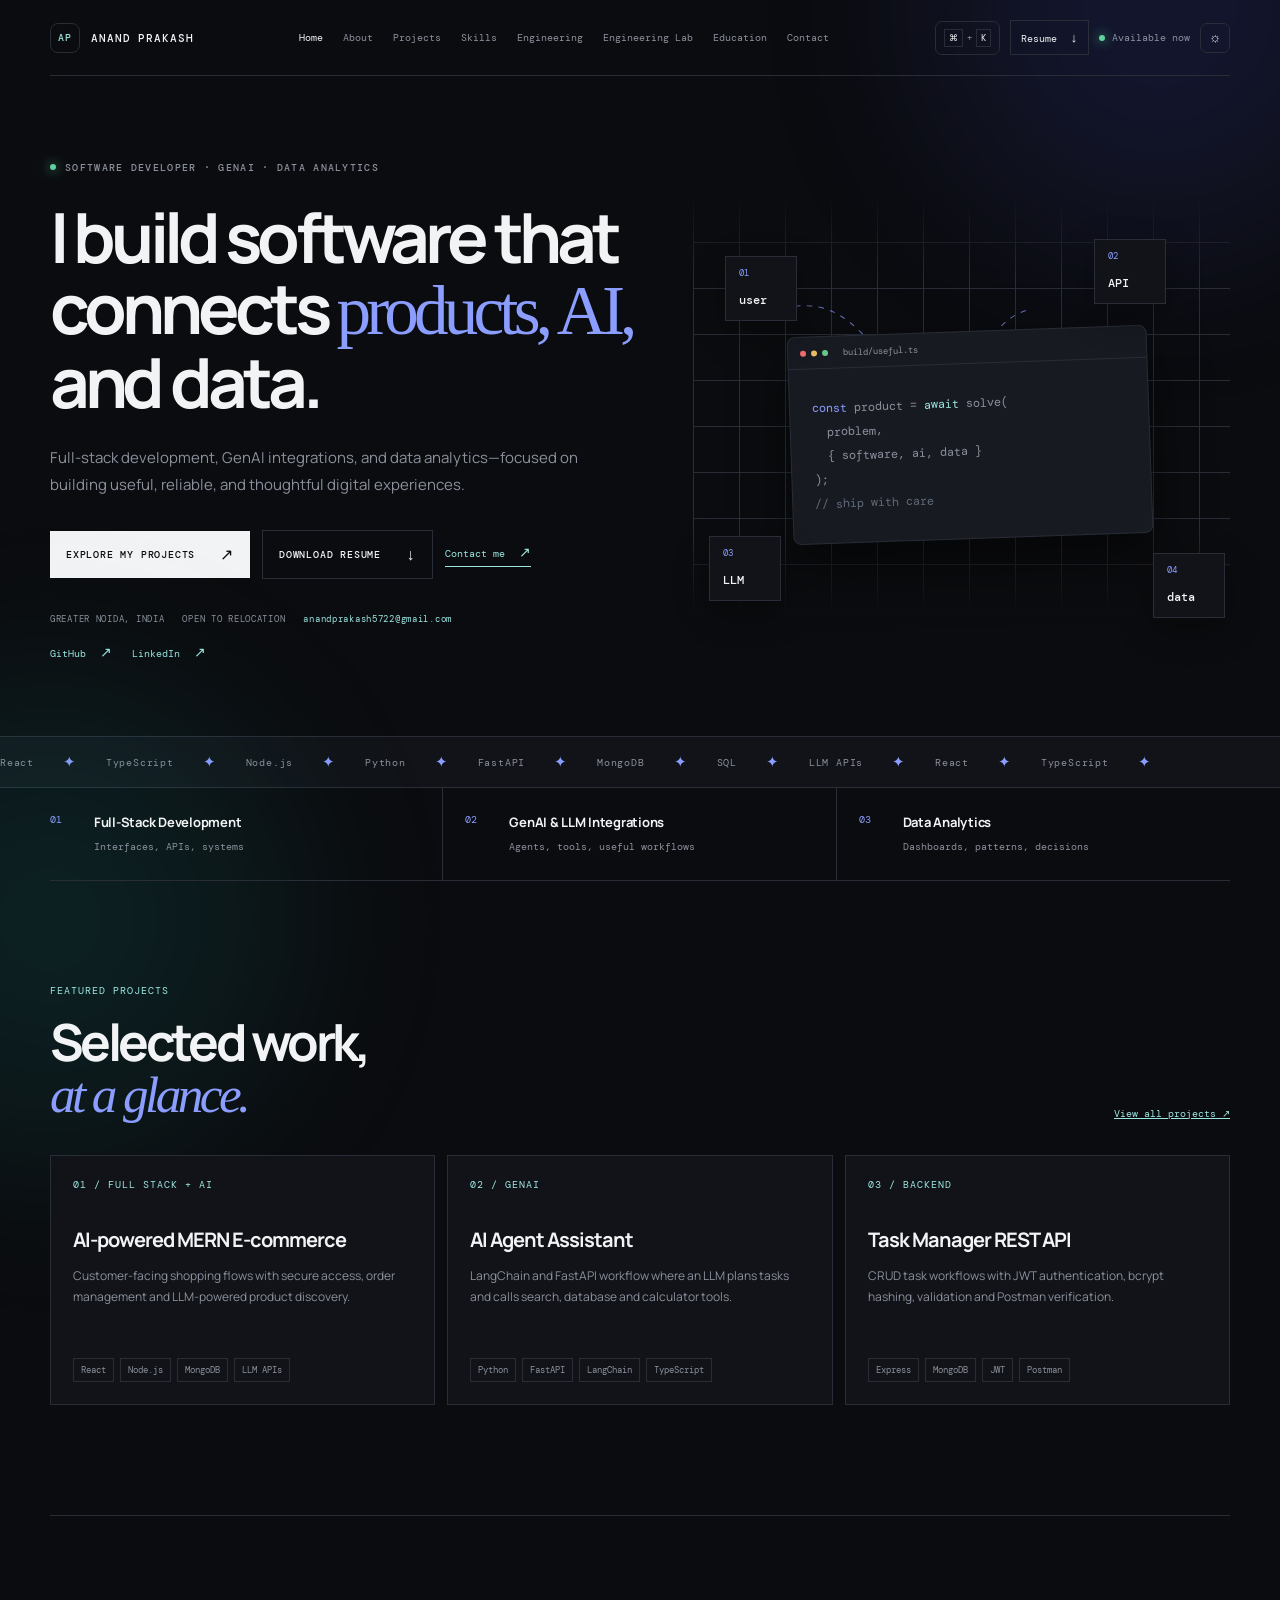
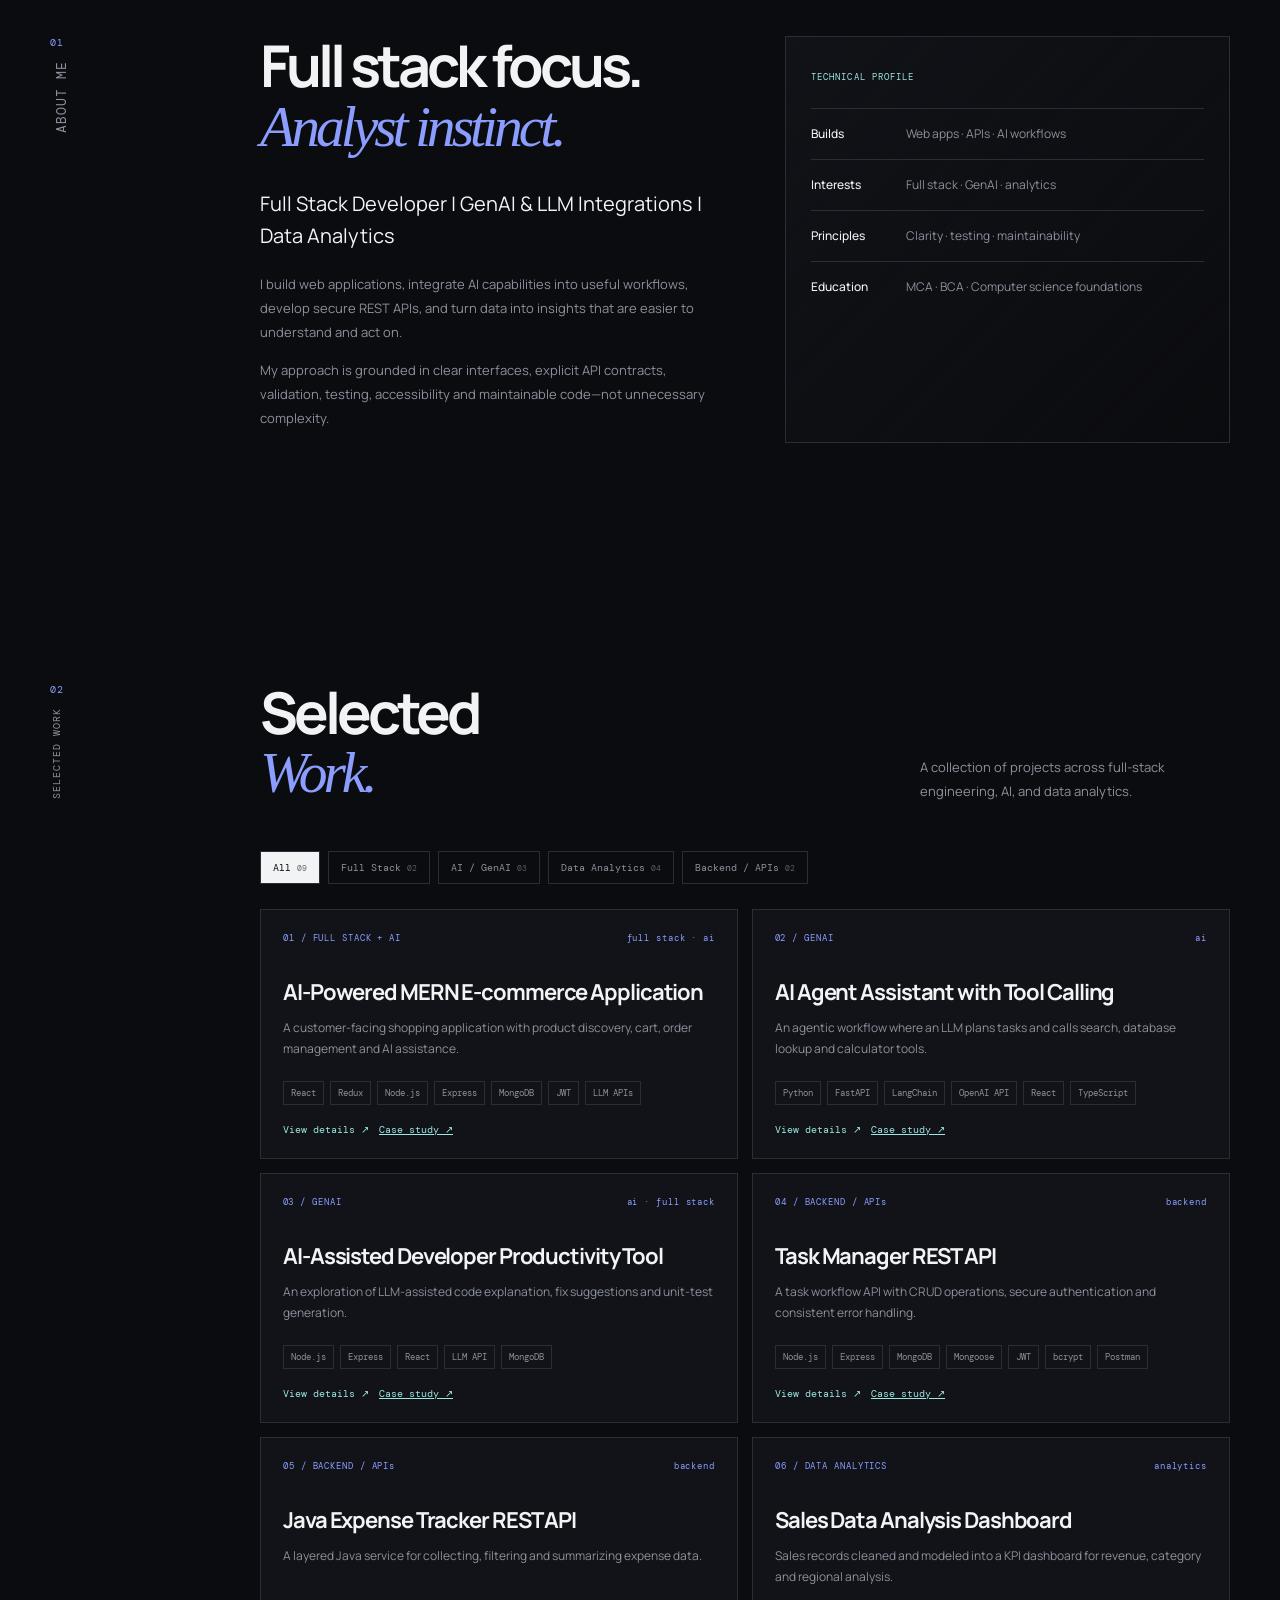
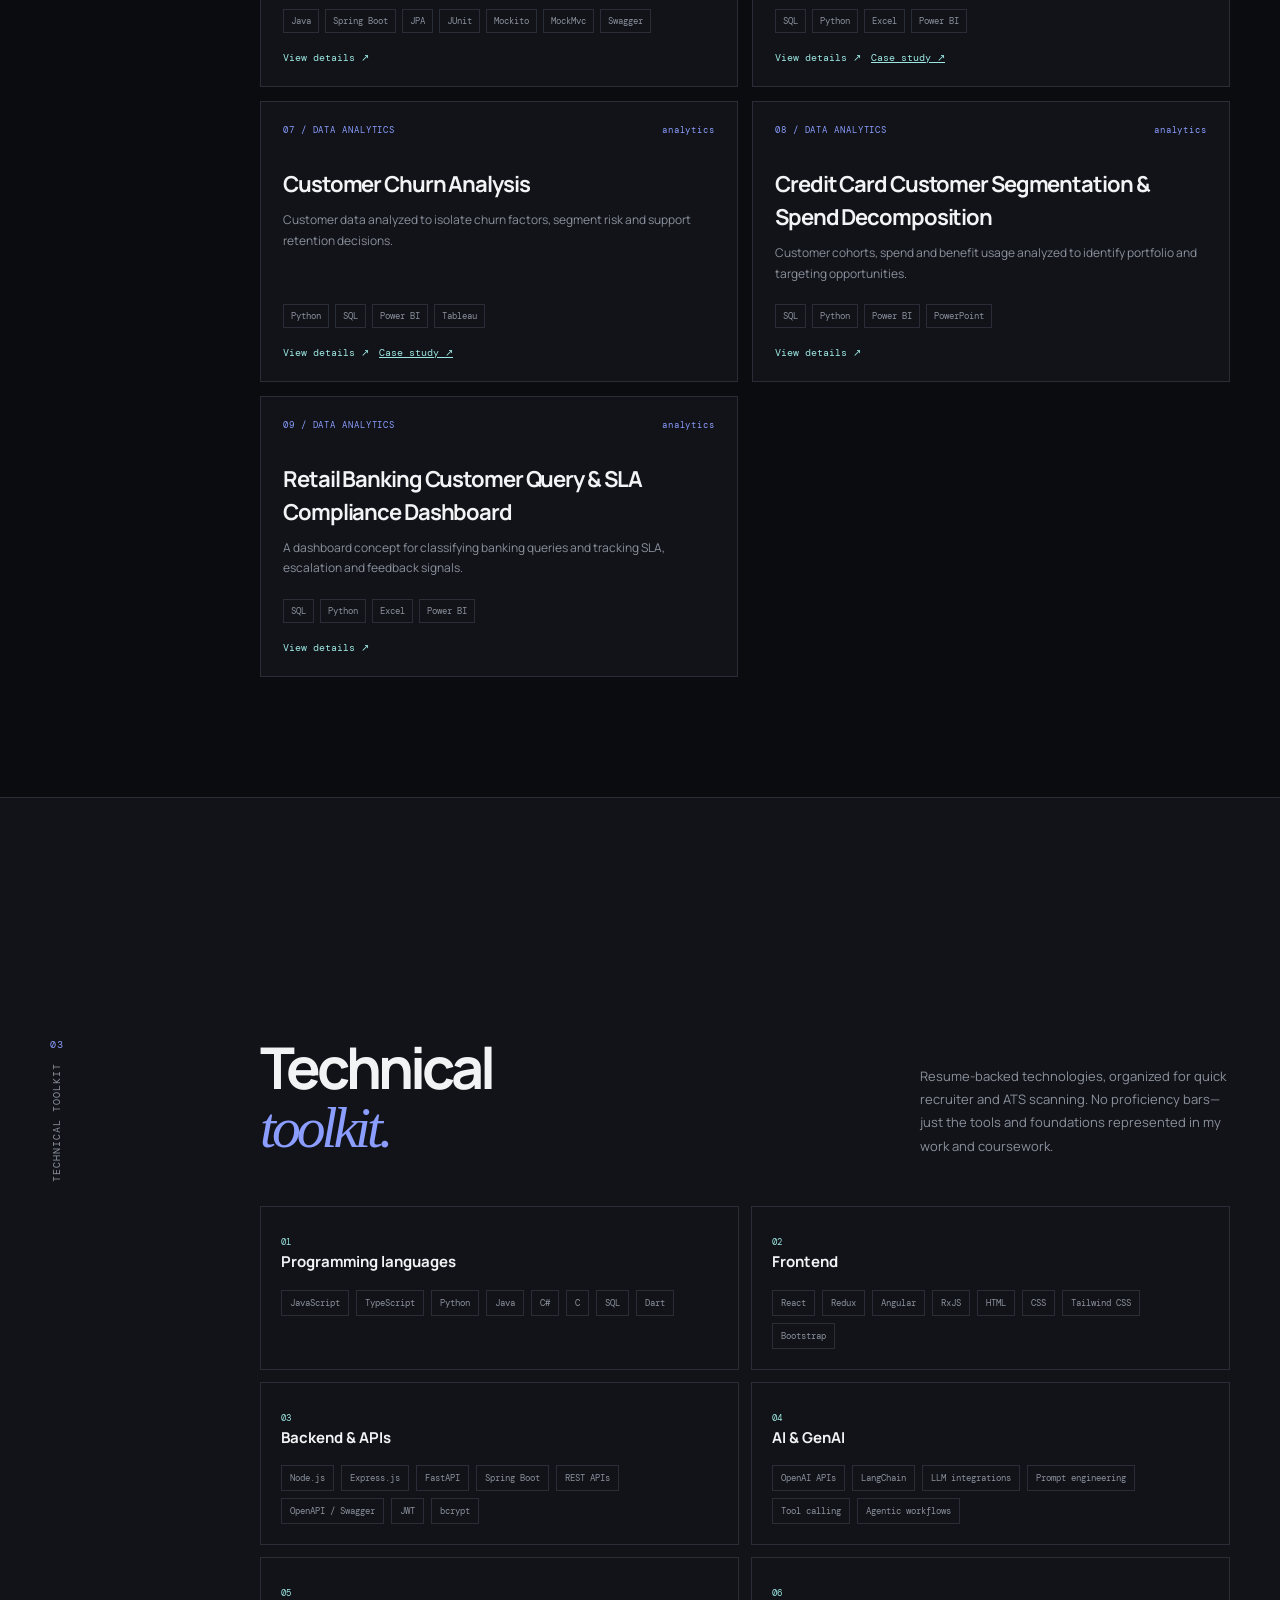
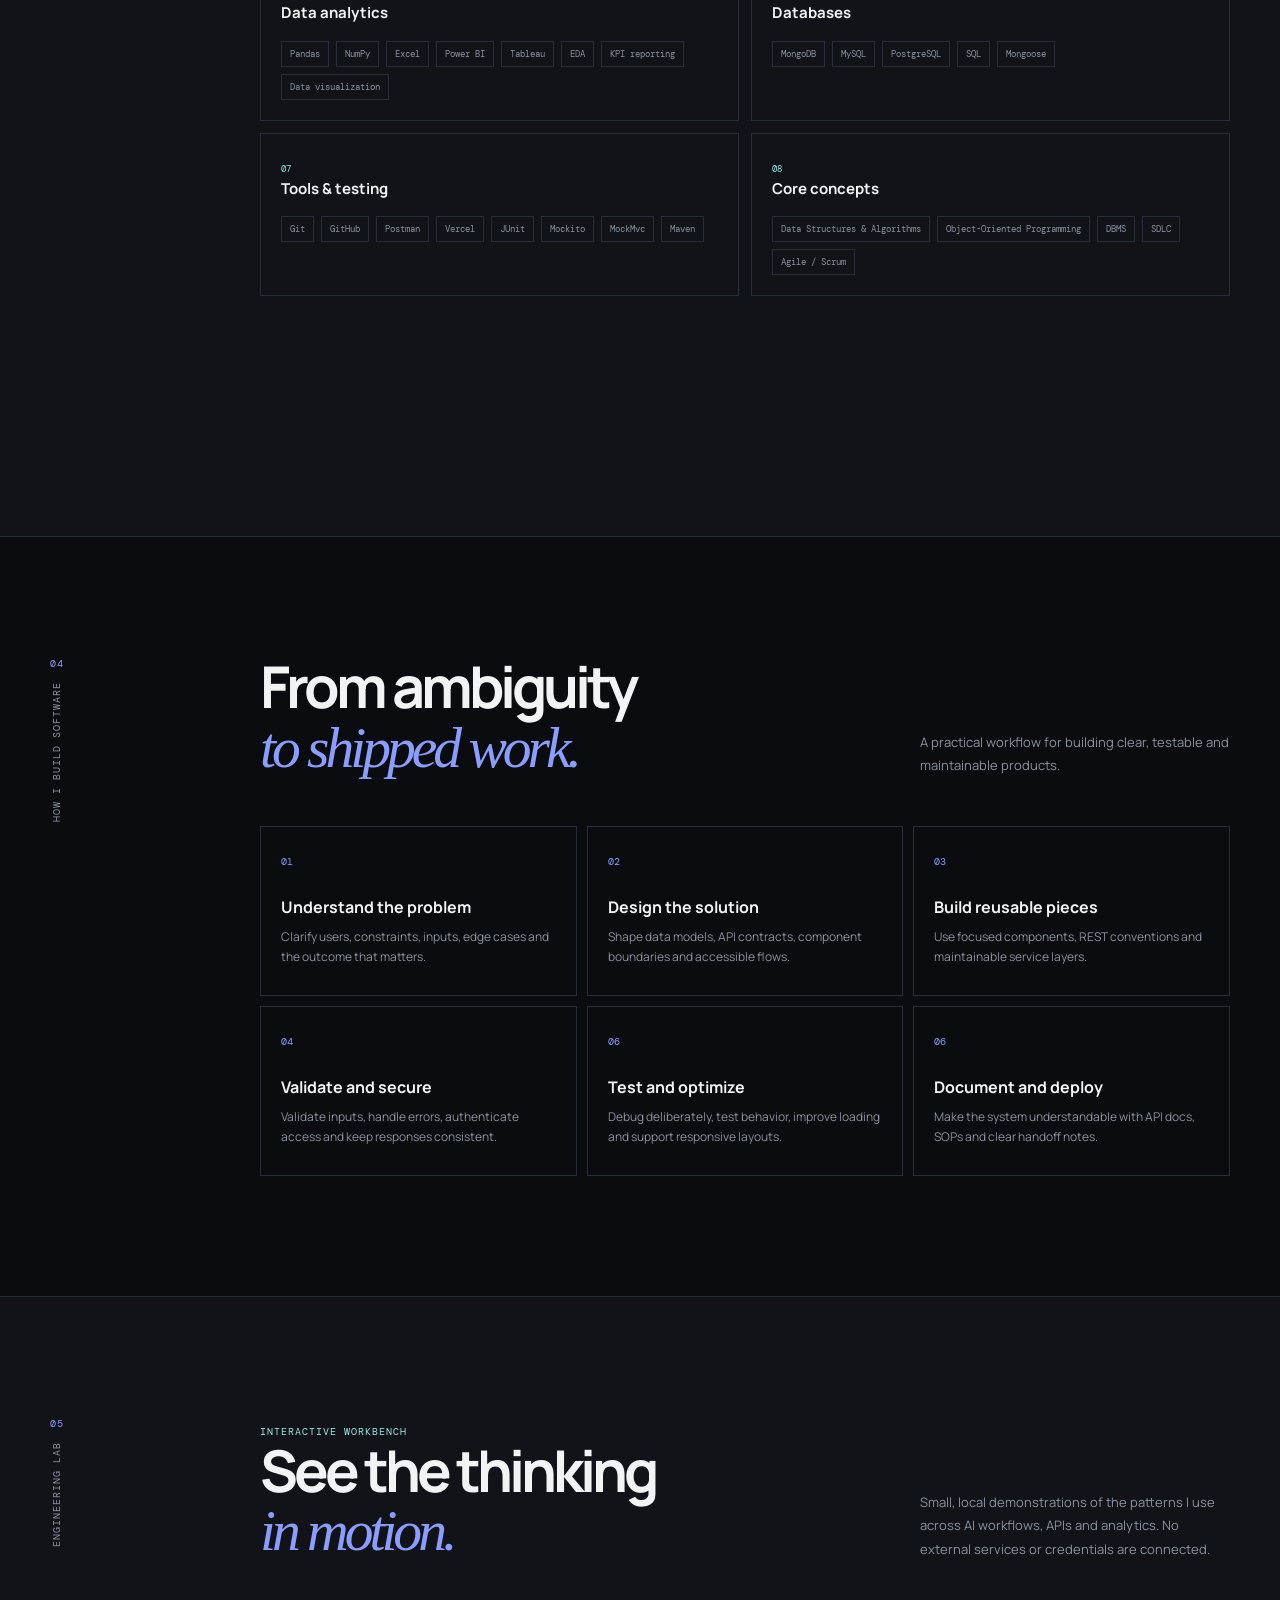
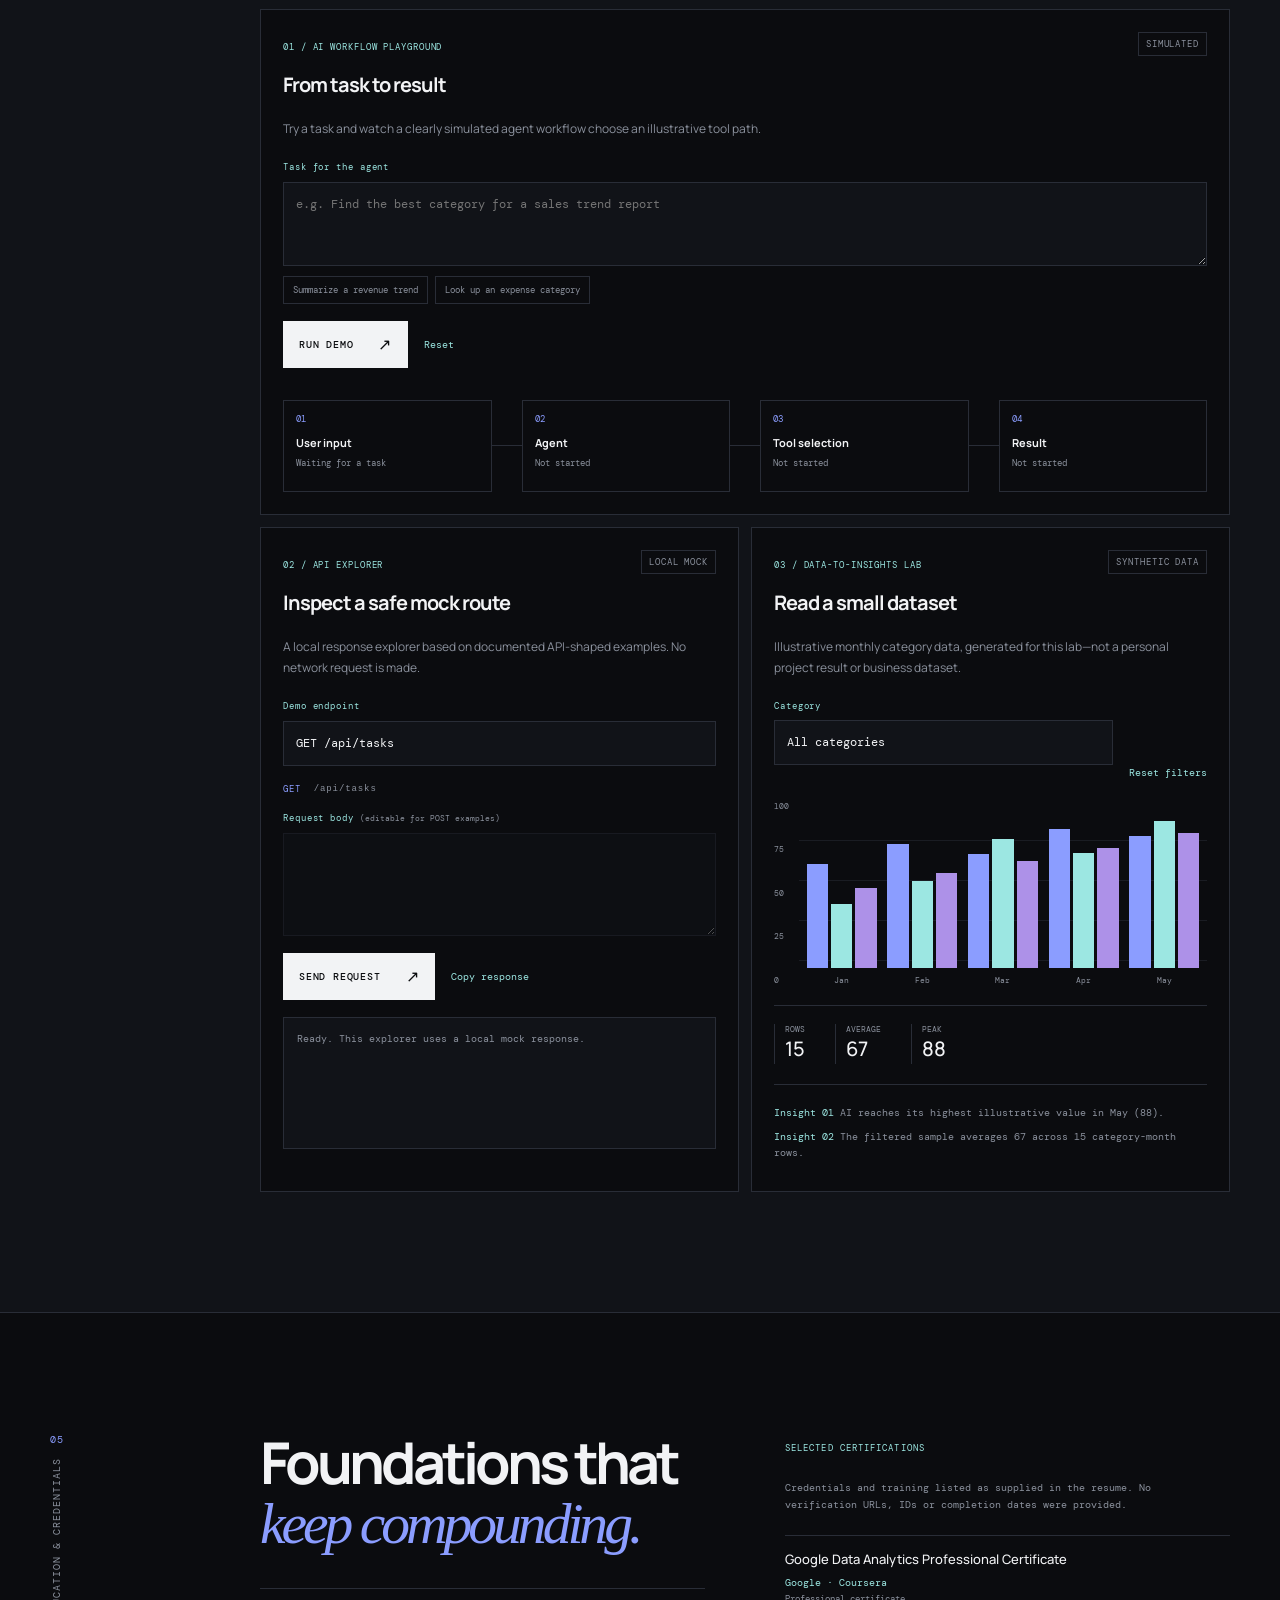
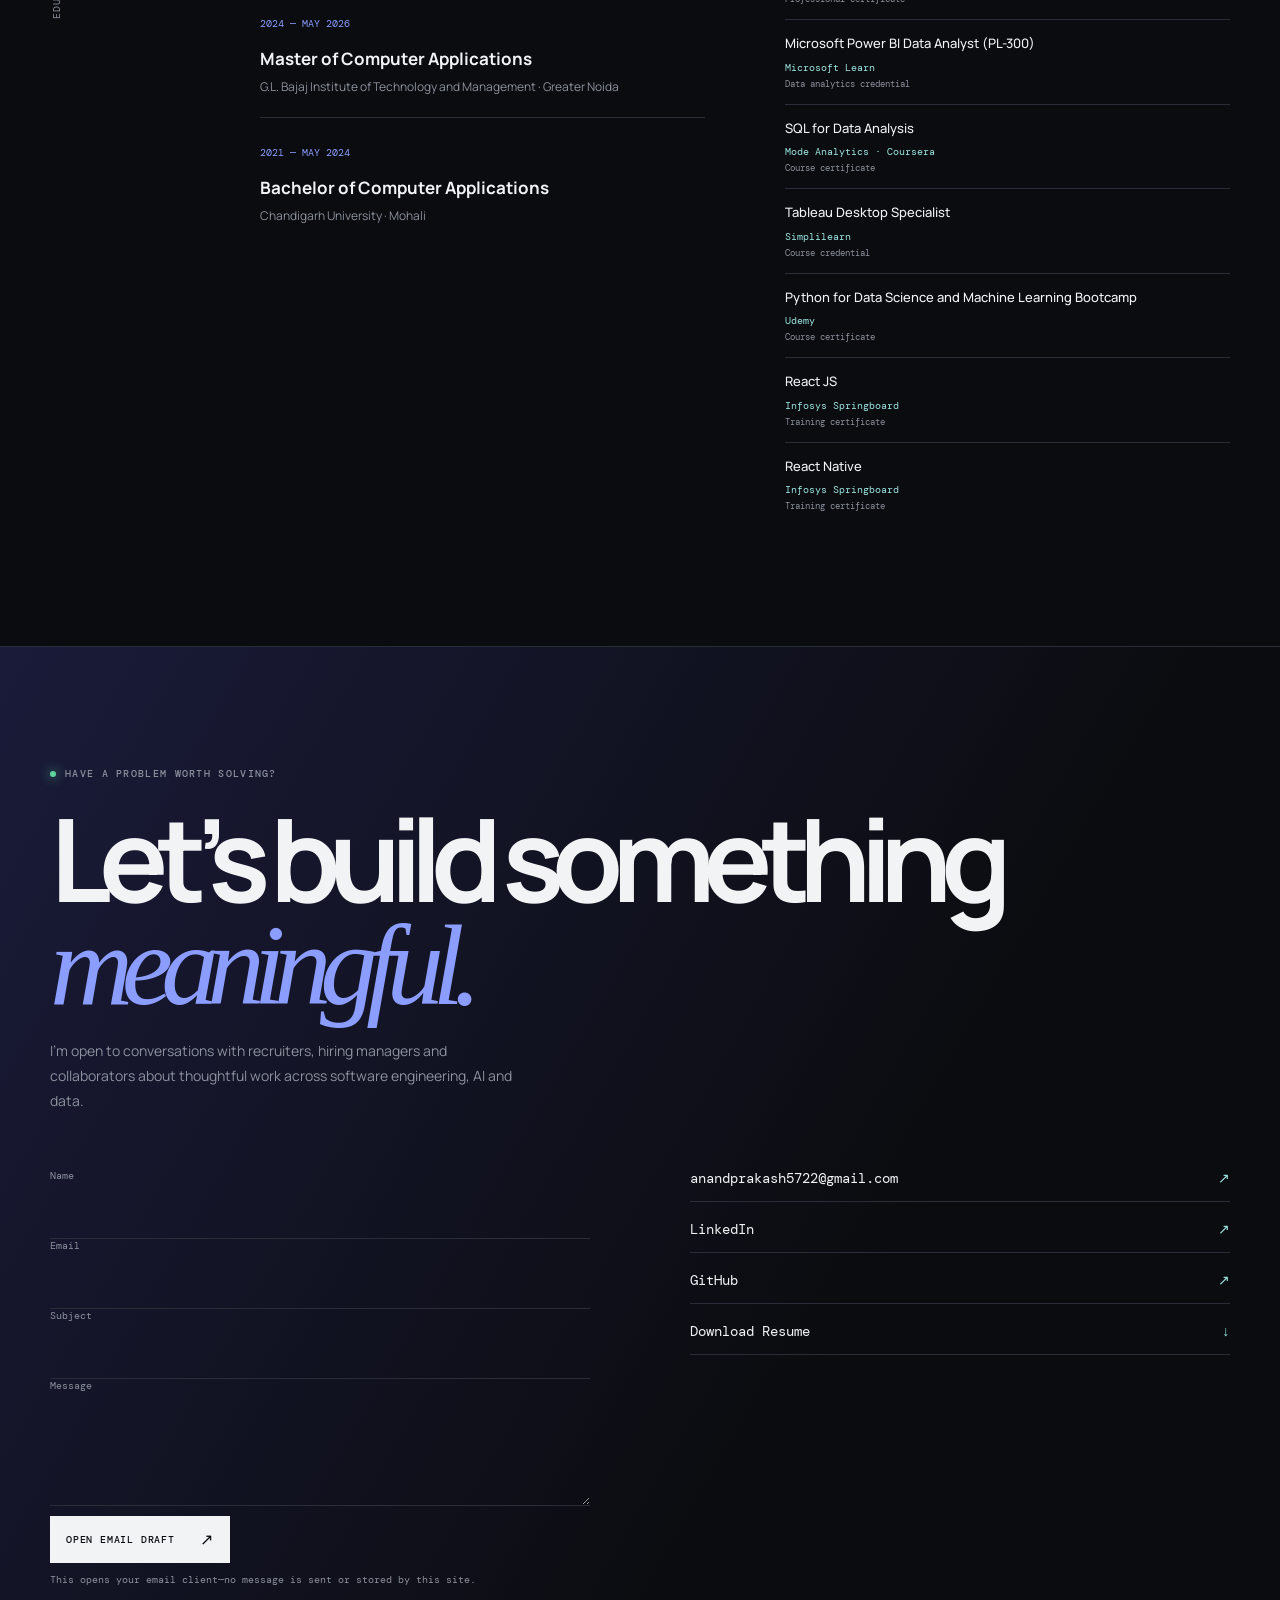
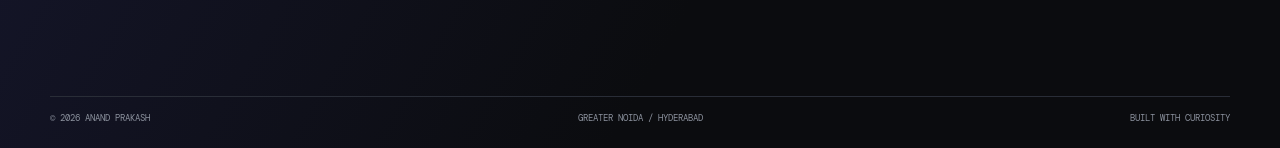
==== index.html @ 8cb79dab "Build Anand Prakash portfolio site Add the responsive static portfolio, interactive engineering lab," ====
<!doctype html>
<html lang="en">
  <head>
    <meta charset="UTF-8" />
    <meta name="viewport" content="width=device-width, initial-scale=1.0" />
    <meta name="description" content="Anand Prakash is a Full Stack Developer focused on GenAI and LLM integrations, API development, and data analytics." />
    <meta property="og:type" content="website" />
    <meta property="og:title" content="Anand Prakash | Full Stack Developer, GenAI &amp; Data Analytics" />
    <meta
      property="og:description"
      content="Full-stack development, GenAI integrations, and data analytics focused on useful, reliable digital experiences."
    />
    <meta name="theme-color" content="#0b0c0f" />
    <title>Anand Prakash | Full Stack Developer, GenAI &amp; Data Analytics</title>
    <link rel="preconnect" href="https://fonts.googleapis.com" />
    <link rel="preconnect" href="https://fonts.gstatic.com" crossorigin />
    <link
      href="https://fonts.googleapis.com/css2?family=DM+Mono:wght@400;500&family=Manrope:wght@400;500;600;700;800&display=swap"
      rel="stylesheet"
    />
    <link rel="stylesheet" href="styles.css" />
  </head>
  <body>
    <div class="ambient ambient-one"></div>
    <div class="ambient ambient-two"></div>
    <header class="site-header">
      <a class="brand" href="#home" aria-label="Anand Prakash home"
        ><span class="brand-mark">AP</span><span>ANAND PRAKASH</span></a
      >
      <nav class="nav-links" id="primary-navigation" aria-label="Primary navigation">
        <a class="active" href="#home">Home</a><a href="#about">About</a
        ><a href="#projects">Projects</a><a href="#skills">Skills</a
        ><a href="#engineering">Engineering</a><a href="#lab">Engineering Lab</a><a href="#education">Education</a
        ><a href="#contact">Contact</a
        ><button class="palette-nav-trigger" type="button">Open command palette</button>
      </nav>
      <div class="header-actions">
        <button class="command-trigger" type="button" aria-label="Open command palette"><kbd>⌘</kbd><span>+</span><kbd>K</kbd></button>
        <a class="nav-resume" href="Anand_Prakash_Master_Resume.pdf" download>Resume <b>↓</b></a>
        <a class="status" href="#contact"><i></i> Available now</a
        ><button
          class="icon-button theme-toggle"
          type="button"
          aria-label="Toggle light and dark theme"
          aria-pressed="false"
        >
          ☼</button
        ><button
          class="icon-button menu-toggle"
          type="button"
          aria-label="Open navigation"
          aria-controls="primary-navigation"
          aria-expanded="false"
        >
          ☰
        </button>
      </div>
    </header>

    <main>
      <section id="home" class="hero section-shell">
        <div class="hero-copy">
          <p class="eyebrow">
            <span class="eyebrow-dot"></span> Software Developer · GenAI · Data
            Analytics
          </p>
          <h1>I build software that connects <span>products, AI,</span> and data.</h1>
          <p class="hero-description">
            Full-stack development, GenAI integrations, and data analytics—focused on building useful, reliable, and thoughtful digital experiences.
          </p>
          <div class="hero-actions">
            <a class="button button-primary" href="#projects"
              >Explore my projects <b>↗</b></a
            ><a
              class="button button-ghost"
              href="Anand_Prakash_Master_Resume.pdf"
              download
              >Download resume <b>↓</b></a
            >
            <a class="contact-link" href="#contact">Contact me <b>↗</b></a>
          </div>
          <div class="hero-meta">
            <span>GREATER NOIDA, INDIA</span><span>OPEN TO RELOCATION</span
            ><a href="mailto:anandprakash5722@gmail.com"
              >anandprakash5722@gmail.com</a
            >
          </div>
          <div class="social-links" aria-label="Social links">
            <a href="https://github.com/0913Anand" target="_blank" rel="noreferrer">GitHub <b>↗</b></a>
            <a href="https://linkedin.com/in/anand-prakash-720970230" target="_blank" rel="noreferrer">LinkedIn <b>↗</b></a>
          </div>
        </div>
        <div
          class="hero-visual"
          aria-label="Abstract software architecture illustration"
        >
          <div class="grid-art"></div>
          <div class="node node-user"><span>01</span><b>user</b></div>
          <div class="node node-api"><span>02</span><b>API</b></div>
          <div class="node node-ai"><span>03</span><b>LLM</b></div>
          <div class="node node-data"><span>04</span><b>data</b></div>
          <svg class="connections" viewBox="0 0 500 410" aria-hidden="true">
            <path
              d="M95 112C160 105 170 178 224 190M310 116C270 130 270 174 258 190M245 225C215 278 150 278 110 315M275 225C310 268 355 274 391 314"
            />
          </svg>
          <div class="code-window">
            <div class="window-bar">
              <i></i><i></i><i></i><span>build/useful.ts</span>
            </div>
            <code
              ><em>const</em> product =
              <strong>await</strong>
              solve(<br />&nbsp;&nbsp;problem,<br />&nbsp;&nbsp;{ software, ai,
              data }<br />);<br /><span>// ship with care</span></code
            >
          </div>
        </div>
      </section>

      <section class="ticker">
        <div>
          <span>React</span><b>✦</b><span>TypeScript</span><b>✦</b
          ><span>Node.js</span><b>✦</b><span>Python</span><b>✦</b
          ><span>FastAPI</span><b>✦</b><span>MongoDB</span><b>✦</b
          ><span>SQL</span><b>✦</b><span>LLM APIs</span><b>✦</b
          ><span>React</span><b>✦</b><span>TypeScript</span><b>✦</b>
        </div>
      </section>
      <section class="specialization-strip section-shell" aria-label="Specializations">
        <div><span>01</span><strong>Full-Stack Development</strong><small>Interfaces, APIs, systems</small></div>
        <div><span>02</span><strong>GenAI &amp; LLM Integrations</strong><small>Agents, tools, useful workflows</small></div>
        <div><span>03</span><strong>Data Analytics</strong><small>Dashboards, patterns, decisions</small></div>
      </section>
      <section class="featured-preview section-shell" aria-labelledby="featured-heading">
        <div class="featured-heading">
          <div><span class="section-kicker">FEATURED PROJECTS</span><h2 id="featured-heading">Selected work,<br /><em>at a glance.</em></h2></div>
          <a class="text-button" href="#projects">View all projects ↗</a>
        </div>
        <div class="featured-grid">
          <article><span class="featured-index">01 / FULL STACK + AI</span><h3>AI-powered MERN E-commerce</h3><p>Customer-facing shopping flows with secure access, order management and LLM-powered product discovery.</p><div class="tags"><span>React</span><span>Node.js</span><span>MongoDB</span><span>LLM APIs</span></div></article>
          <article><span class="featured-index">02 / GENAI</span><h3>AI Agent Assistant</h3><p>LangChain and FastAPI workflow where an LLM plans tasks and calls search, database and calculator tools.</p><div class="tags"><span>Python</span><span>FastAPI</span><span>LangChain</span><span>TypeScript</span></div></article>
          <article><span class="featured-index">03 / BACKEND</span><h3>Task Manager REST API</h3><p>CRUD task workflows with JWT authentication, bcrypt hashing, validation and Postman verification.</p><div class="tags"><span>Express</span><span>MongoDB</span><span>JWT</span><span>Postman</span></div></article>
        </div>
      </section>

      <section id="about" class="section-shell section-block about">
        <div class="section-label">
          <span>01</span>
          <p>About me</p>
        </div>
        <div class="section-content about-grid">
          <div>
            <h2>Full stack focus.<br /><em>Analyst instinct.</em></h2>
            <p class="lead">
              Full Stack Developer | GenAI &amp; LLM Integrations | Data Analytics
            </p>
            <p>
              I build web applications, integrate AI capabilities into useful
              workflows, develop secure REST APIs, and turn data into insights
              that are easier to understand and act on.
            </p>
            <p>
              My approach is grounded in clear interfaces, explicit API
              contracts, validation, testing, accessibility and maintainable
              code—not unnecessary complexity.
            </p>
          </div>
          <div class="profile-card">
            <span class="card-kicker">TECHNICAL PROFILE</span>
            <div class="profile-row">
              <b>Builds</b><span>Web apps · APIs · AI workflows</span>
            </div>
            <div class="profile-row">
              <b>Interests</b><span>Full stack · GenAI · analytics</span>
            </div>
            <div class="profile-row">
              <b>Principles</b><span>Clarity · testing · maintainability</span>
            </div>
            <div class="profile-row">
              <b>Education</b><span>MCA · BCA · Computer science foundations</span>
            </div>
          </div>
        </div>
      </section>

      <section id="projects" class="section-shell section-block projects">
        <div class="section-label">
          <span>02</span>
          <p>Selected work</p>
        </div>
        <div class="section-content">
          <div class="section-intro">
            <h2>Selected<br /><em>Work.</em></h2>
            <p>
              A collection of projects across full-stack engineering, AI, and data analytics.
            </p>
          </div>
          <div class="filters" role="group" aria-label="Filter projects">
          <button class="filter active" data-filter="all" aria-pressed="true">
            All <small>09</small></button
          ><button class="filter" data-filter="full-stack" aria-pressed="false">
            Full Stack <small>02</small></button
          ><button class="filter" data-filter="ai" aria-pressed="false">
            AI / GenAI <small>03</small></button
          ><button class="filter" data-filter="analytics" aria-pressed="false">
            Data Analytics <small>04</small></button
          ><button class="filter" data-filter="backend" aria-pressed="false">
            Backend / APIs <small>02</small>
          </button>
          </div>
          <div class="project-list" id="project-list"></div>
        </div>
      </section>

      <section id="skills" class="section-block dark-section">
        <div class="section-shell dark-inner">
          <div class="section-label">
            <span>03</span>
            <p>Technical toolkit</p>
          </div>
          <div class="section-content">
            <div class="section-intro">
              <h2>Technical<br /><em>toolkit.</em></h2>
              <p>Resume-backed technologies, organized for quick recruiter and ATS scanning. No proficiency bars—just the tools and foundations represented in my work and coursework.</p>
            </div>
            <div class="skill-grid" id="skill-grid"></div>
          </div>
        </div>
      </section>

      <section id="engineering" class="section-shell section-block engineering">
        <div class="section-label">
          <span>04</span>
          <p>How I build software</p>
        </div>
        <div class="section-content">
          <div class="section-intro">
            <h2>From ambiguity<br /><em>to shipped work.</em></h2>
            <p>
              A practical workflow for building clear, testable and maintainable
              products.
            </p>
          </div>
          <div class="workflow">
            <div>
              <span>01</span>
              <h3>Understand the problem</h3>
              <p>
                Clarify users, constraints, inputs, edge cases and the outcome
                that matters.
              </p>
            </div>
            <div>
              <span>02</span>
              <h3>Design the solution</h3>
              <p>
                Shape data models, API contracts, component boundaries and
                accessible flows.
              </p>
            </div>
            <div>
              <span>03</span>
              <h3>Build reusable pieces</h3>
              <p>
                Use focused components, REST conventions and maintainable
                service layers.
              </p>
            </div>
            <div>
              <span>04</span>
              <h3>Validate and secure</h3>
              <p>
                Validate inputs, handle errors, authenticate access and keep
                responses consistent.
              </p>
            </div>
            <div>
              <span>06</span>
              <h3>Test and optimize</h3>
              <p>
                Debug deliberately, test behavior, improve loading and support
                responsive layouts.
              </p>
            </div>
            <div>
              <span>06</span>
              <h3>Document and deploy</h3>
              <p>
                Make the system understandable with API docs, SOPs and clear
                handoff notes.
              </p>
            </div>
          </div>
        </div>
      </section>
      <section id="lab" class="lab-section">
        <div class="section-shell lab-inner">
          <div class="section-label">
            <span>05</span>
            <p>Engineering Lab</p>
          </div>
          <div class="section-content">
            <div class="section-intro">
              <div><span class="section-kicker">INTERACTIVE WORKBENCH</span><h2>See the thinking<br /><em>in motion.</em></h2></div>
              <p>Small, local demonstrations of the patterns I use across AI workflows, APIs and analytics. No external services or credentials are connected.</p>
            </div>
            <div class="lab-grid">
              <article class="lab-card lab-workflow-card">
                <div class="lab-card-head"><div><span class="lab-number">01 / AI WORKFLOW PLAYGROUND</span><h3>From task to result</h3></div><span class="simulation-badge">SIMULATED</span></div>
                <p class="lab-description">Try a task and watch a clearly simulated agent workflow choose an illustrative tool path.</p>
                <label class="lab-label" for="workflow-input">Task for the agent</label>
                <textarea id="workflow-input" rows="3" placeholder="e.g. Find the best category for a sales trend report"></textarea>
                <div class="example-prompts"><button type="button" class="example-prompt">Summarize a revenue trend</button><button type="button" class="example-prompt">Look up an expense category</button></div>
                <div class="lab-actions"><button class="button button-primary" id="run-workflow" type="button">Run demo <b>↗</b></button><button class="text-button" id="reset-workflow" type="button">Reset</button></div>
                <div class="workflow-track" id="workflow-track" aria-live="polite">
                  <div class="workflow-step"><span>01</span><b>User input</b><small>Waiting for a task</small></div><i></i><div class="workflow-step"><span>02</span><b>Agent</b><small>Not started</small></div><i></i><div class="workflow-step"><span>03</span><b>Tool selection</b><small>Not started</small></div><i></i><div class="workflow-step"><span>04</span><b>Result</b><small>Not started</small></div>
                </div>
                <div class="workflow-result" id="workflow-result" hidden></div>
              </article>
              <article class="lab-card api-card">
                <div class="lab-card-head"><div><span class="lab-number">02 / API EXPLORER</span><h3>Inspect a safe mock route</h3></div><span class="simulation-badge">LOCAL MOCK</span></div>
                <p class="lab-description">A local response explorer based on documented API-shaped examples. No network request is made.</p>
                <label class="lab-label" for="api-route">Demo endpoint</label>
                <select id="api-route"><option value="tasks">GET /api/tasks</option><option value="expense">POST /api/expenses/summary</option><option value="health">GET /api/health</option></select>
                <div class="api-request-meta"><span id="api-method">GET</span><code id="api-endpoint">/api/tasks</code></div>
                <label class="lab-label" for="api-body">Request body <small>(editable for POST examples)</small></label>
                <textarea id="api-body" rows="4" spellcheck="false" aria-label="Mock API request body"></textarea>
                <div class="lab-actions"><button class="button button-primary" id="send-api" type="button">Send request <b>↗</b></button><button class="text-button" id="copy-api" type="button">Copy response</button></div>
                <pre class="api-response" id="api-response" aria-live="polite"></pre>
              </article>
              <article class="lab-card analytics-card">
                <div class="lab-card-head"><div><span class="lab-number">03 / DATA-TO-INSIGHTS LAB</span><h3>Read a small dataset</h3></div><span class="simulation-badge">SYNTHETIC DATA</span></div>
                <p class="lab-description">Illustrative monthly category data, generated for this lab—not a personal project result or business dataset.</p>
                <div class="analytics-controls"><label class="lab-label" for="analytics-category">Category<select id="analytics-category"><option value="all">All categories</option><option value="Web">Web</option><option value="AI">AI</option><option value="Data">Data</option></select></label><button class="text-button" id="reset-analytics" type="button">Reset filters</button></div>
                <div class="chart-wrap"><div class="chart-y-axis"><span>100</span><span>75</span><span>50</span><span>25</span><span>0</span></div><div class="bar-chart" id="bar-chart" role="img" aria-label="Synthetic monthly category values"></div></div>
                <div class="stats-row" id="analytics-stats"></div>
                <div class="insights" id="analytics-insights" aria-live="polite"></div>
              </article>
            </div>
          </div>
        </div>
      </section>

      <section id="education" class="section-shell section-block education">
        <div class="section-label">
          <span>05</span>
          <p>Education & credentials</p>
        </div>
        <div class="section-content edu-grid">
          <div>
            <h2>Foundations that<br /><em>keep compounding.</em></h2>
            <div class="timeline">
              <div>
                <span>2024 — MAY 2026</span>
                <h3>Master of Computer Applications</h3>
                <p>
                  G.L. Bajaj Institute of Technology and Management · Greater
                  Noida
                </p>
              </div>
              <div>
                <span>2021 — MAY 2024</span>
                <h3>Bachelor of Computer Applications</h3>
                <p>Chandigarh University · Mohali</p>
              </div>
            </div>
          </div>
          <div>
            <span class="card-kicker">SELECTED CERTIFICATIONS</span>
            <p class="credential-note">Credentials and training listed as supplied in the resume. No verification URLs, IDs or completion dates were provided.</p>
            <ul class="credential-list" id="credential-list"></ul>
          </div>
        </div>
      </section>

      <section id="contact" class="contact-section">
        <div class="section-shell">
          <p class="eyebrow">
            <span class="eyebrow-dot"></span> Have a problem worth solving?
          </p>
          <h2>Let’s build something<br /><em>meaningful.</em></h2>
          <p class="contact-copy">
            I’m open to conversations with recruiters, hiring managers and collaborators about thoughtful work across software engineering, AI and data.
          </p>
          <div class="contact-grid">
            <form id="contact-form" novalidate>
              <label for="contact-name">Name</label>
              <input id="contact-name" required name="name" autocomplete="name" />
              <label for="contact-email">Email</label>
              <input
                  id="contact-email"
                  required
                  type="email"
                  name="email"
                  autocomplete="email"
              />
              <label for="contact-subject">Subject</label>
              <input id="contact-subject" required name="subject" />
              <label for="contact-message">Message</label>
              <textarea
                  id="contact-message"
                  required
                  name="message"
                  rows="4"
              ></textarea>
              <p class="form-error" id="contact-error" role="alert" hidden></p>
              <button class="button button-primary" type="submit">Open email draft <b>↗</b></button>
              <p class="form-note" id="contact-status" role="status">This opens your email client—no message is sent or stored by this site.</p>
            </form>
            <div class="contact-links">
              <a href="mailto:anandprakash5722@gmail.com"
                >anandprakash5722@gmail.com <b>↗</b></a
              ><a
                href="https://linkedin.com/in/anand-prakash-720970230"
                target="_blank"
                rel="noreferrer"
                >LinkedIn <b>↗</b></a
              ><a
                href="https://github.com/0913Anand"
                target="_blank"
                rel="noreferrer"
                >GitHub <b>↗</b></a
              ><a href="Anand_Prakash_Master_Resume.pdf" download aria-label="Download Anand Prakash resume"
                >Download Resume <b>↓</b></a
              >
            </div>
          </div>
          <footer>
            <span>© 2026 ANAND PRAKASH</span
            ><span>GREATER NOIDA / HYDERABAD</span
            ><span>BUILT WITH CURIOSITY</span>
          </footer>
        </div>
      </section>
    </main>
    <dialog id="project-dialog" aria-labelledby="dialog-title">
      <button class="dialog-close" type="button" aria-label="Close project details">×</button>
      <div id="dialog-content"></div>
    </dialog>
    <dialog id="command-palette" class="command-palette" aria-labelledby="command-title">
      <div class="command-head"><label for="command-search" id="command-title">Jump to</label><kbd>ESC</kbd></div>
      <input id="command-search" type="search" placeholder="Search sections or actions…" autocomplete="off" />
      <div id="command-results" role="listbox" aria-label="Command results"></div>
    </dialog>
    <script src="project-data.js"></script>
    <script src="profile-data.js"></script>
    <script src="lab.js"></script>
    <script src="script.js"></script>
  </body>
</html>
---- styles.css ----
:root {
  --bg: #0b0c0f;
  --surface: #111318;
  --surface-2: #171a21;
  --text: #f2f3f5;
  --muted: #8b919d;
  --line: #292d37;
  --blue: #8b9dff;
  --cyan: #9ce7e2;
  --max: 1180px;
  --mono: "DM Mono", monospace;
  --sans: "Manrope", sans-serif;
}
* {
  box-sizing: border-box;
}
html {
  scroll-behavior: smooth;
}
body {
  margin: 0;
  background: var(--bg);
  color: var(--text);
  font-family: var(--sans);
  line-height: 1.5;
  overflow-x: hidden;
}
a:focus-visible,
button:focus-visible,
input:focus-visible,
textarea:focus-visible,
dialog:focus-visible {
  outline: 2px solid var(--cyan);
  outline-offset: 4px;
}
body.light {
  --bg: #f4f5f7;
  --surface: #fff;
  --surface-2: #e9ebef;
  --text: #101217;
  --muted: #58606c;
  --line: #d6d9e0;
  --blue: #475de0;
  --cyan: #167f82;
}
.ambient {
  position: fixed;
  width: 460px;
  height: 460px;
  border-radius: 50%;
  filter: blur(100px);
  opacity: 0.13;
  pointer-events: none;
}
.ambient-one {
  background: #525cff;
  top: -220px;
  right: -110px;
}
.ambient-two {
  background: #1caaa2;
  bottom: -250px;
  left: -180px;
}
.section-shell {
  width: min(var(--max), calc(100% - 80px));
  margin-inline: auto;
}
.site-header {
  height: 76px;
  border-bottom: 1px solid var(--line);
  width: min(var(--max), calc(100% - 80px));
  margin: auto;
  display: flex;
  align-items: center;
  justify-content: space-between;
  position: relative;
  z-index: 10;
}
.brand {
  flex: none;
}
.site-header.scrolled {
  position: sticky;
  top: 0;
  background: color-mix(in srgb, var(--bg) 90%, transparent);
  backdrop-filter: blur(14px);
}
.brand {
  display: flex;
  align-items: center;
  gap: 11px;
  text-decoration: none;
  color: var(--text);
  font: 500 11px var(--mono);
  letter-spacing: 0.08em;
}
.brand-mark {
  display: grid;
  place-items: center;
  width: 30px;
  height: 30px;
  border: 1px solid var(--line);
  border-radius: 8px;
  color: var(--cyan);
  font-size: 10px;
}
.nav-links {
  display: flex;
  flex: 1;
  gap: clamp(12px, 1.6vw, 20px);
  justify-content: center;
  margin-inline: 34px;
}
.nav-links a,
.status,
.nav-resume {
  font: 400 10px var(--mono);
  color: var(--muted);
  text-decoration: none;
  transition: color 0.2s;
}
.nav-links a:hover,
.nav-links a.active,
.status:hover,
.nav-resume:hover {
  color: var(--text);
}
.header-actions {
  display: flex;
  align-items: center;
  flex: none;
  gap: 10px;
}
.command-trigger {
  align-items: center;
  background: transparent;
  border: 1px solid var(--line);
  border-radius: 7px;
  color: var(--muted);
  cursor: pointer;
  display: flex;
  font: 9px var(--mono);
  gap: 4px;
  padding: 7px 8px;
}
.command-trigger:hover { border-color: var(--cyan); color: var(--text); }
.palette-nav-trigger {
  background: transparent;
  border: 0;
  color: var(--muted);
  cursor: pointer;
  display: none;
  font: inherit;
  padding: 0;
  text-align: left;
}
.palette-nav-trigger:hover,
.palette-nav-trigger:focus-visible { color: var(--text); }
.command-trigger kbd,
.command-head kbd {
  border: 1px solid var(--line);
  color: var(--text);
  font: 9px var(--mono);
  padding: 2px 4px;
}
.nav-resume {
  border: 1px solid var(--line);
  color: var(--text);
  padding: 8px 10px;
}
.nav-resume b {
  font-size: 13px;
  font-weight: 400;
  margin-left: 7px;
}
.status {
  display: flex;
  align-items: center;
  gap: 7px;
}
.status i,
.eyebrow-dot {
  width: 6px;
  height: 6px;
  border-radius: 50%;
  background: #5dd39e;
  display: inline-block;
  box-shadow: 0 0 12px #5dd39e;
}
.icon-button {
  background: none;
  border: 1px solid var(--line);
  border-radius: 7px;
  color: var(--text);
  width: 30px;
  height: 30px;
  cursor: pointer;
}
.menu-toggle {
  display: none;
}
.hero {
  min-height: 660px;
  display: grid;
  grid-template-columns: 1.05fr 0.95fr;
  align-items: center;
  gap: 50px;
}
.hero-copy,
.hero-visual {
  min-width: 0;
}
.eyebrow {
  font: 500 10px var(--mono);
  letter-spacing: 0.13em;
  text-transform: uppercase;
  color: var(--muted);
  display: flex;
  gap: 9px;
  align-items: center;
}
.hero h1 {
  font-size: clamp(44px, 5.4vw, 76px);
  letter-spacing: -0.07em;
  line-height: 1.03;
  max-width: 740px;
  margin: 27px 0;
}
.hero h1 span,
.section-intro h2 em,
.about h2 em,
.education h2 em,
.contact-section h2 em {
  font-family: Georgia, serif;
  font-weight: 400;
  color: var(--blue);
}
.hero-description {
  font-size: 15px;
  color: var(--muted);
  max-width: 565px;
  line-height: 1.8;
}
.hero-actions {
  display: flex;
  gap: 12px;
  align-items: center;
  flex-wrap: wrap;
  margin: 32px 0 34px;
}
.button {
  border: 0;
  display: inline-flex;
  align-items: center;
  gap: 25px;
  padding: 13px 16px;
  text-decoration: none;
  text-transform: uppercase;
  letter-spacing: 0.08em;
  font: 500 10px var(--mono);
  cursor: pointer;
}
.button b {
  font-size: 16px;
  font-weight: 400;
}
.button-primary {
  background: var(--text);
  color: var(--bg);
}
.button-ghost {
  border: 1px solid var(--line);
  color: var(--text);
  background: transparent;
}
.button:hover {
  transform: translateY(-2px);
}
.hero-meta {
  display: flex;
  gap: 18px;
  flex-wrap: wrap;
  font: 9px var(--mono);
  color: var(--muted);
  letter-spacing: 0.08em;
}
.hero-meta a {
  color: var(--cyan);
  text-decoration: none;
}
.contact-link {
  align-self: center;
  border-bottom: 1px solid var(--cyan);
  color: var(--cyan);
  font: 10px var(--mono);
  padding-bottom: 5px;
  text-decoration: none;
}
.contact-link b,
.social-links b {
  font-size: 14px;
  font-weight: 400;
  margin-left: 8px;
}
.social-links {
  display: flex;
  gap: 20px;
  margin-top: 18px;
}
.social-links a {
  color: var(--cyan);
  font: 10px var(--mono);
  text-decoration: none;
}
.hero-visual {
  height: 460px;
  position: relative;
}
.grid-art {
  position: absolute;
  inset: 20px 0;
  background-image:
    linear-gradient(var(--line) 1px, transparent 1px),
    linear-gradient(90deg, var(--line) 1px, transparent 1px);
  background-size: 46px 46px;
  mask-image: linear-gradient(
    to bottom,
    transparent,
    #000 20%,
    #000 80%,
    transparent
  );
  z-index: 0;
}
.connections {
  position: absolute;
  inset: 0;
  width: 100%;
  height: 100%;
  fill: none;
  stroke: var(--blue);
  stroke-width: 1;
  stroke-dasharray: 5 6;
  opacity: 0.7;
  z-index: 1;
}
.node {
  position: absolute;
  background: var(--surface);
  border: 1px solid var(--line);
  padding: 10px 13px;
  min-width: 72px;
  box-shadow: 0 12px 35px #0005;
  z-index: 3;
}
.node span {
  display: block;
  color: var(--blue);
  font: 9px var(--mono);
  margin-bottom: 7px;
}
.node b {
  font: 500 12px var(--mono);
}
.node-user {
  top: 80px;
  left: 6%;
}
.node-api {
  top: 63px;
  right: 12%;
}
.node-ai {
  bottom: 35px;
  left: 3%;
}
.node-data {
  bottom: 18px;
  right: 1%;
}
.code-window {
  position: absolute;
  left: 18%;
  right: 15%;
  top: 155px;
  background: var(--surface-2);
  border: 1px solid var(--line);
  border-radius: 8px;
  box-shadow: 0 22px 55px #0008;
  transform: rotate(-2deg);
  z-index: 2;
}
.window-bar {
  height: 32px;
  border-bottom: 1px solid var(--line);
  display: flex;
  align-items: center;
  gap: 5px;
  padding: 0 12px;
  color: var(--muted);
  font: 9px var(--mono);
}
.window-bar i {
  width: 6px;
  height: 6px;
  border-radius: 50%;
  background: #f26c6c;
}
.window-bar i:nth-child(2) {
  background: #e6bd61;
}
.window-bar i:nth-child(3) {
  background: #67c68a;
}
.window-bar span {
  margin-left: 10px;
}
.code-window code {
  display: block;
  padding: 27px 22px;
  font: 12px/2 var(--mono);
  color: var(--muted);
}
.code-window code em {
  color: var(--blue);
  font-style: normal;
}
.code-window code strong {
  color: var(--cyan);
  font-weight: 400;
}
.code-window code span {
  color: #606978;
}
.ticker {
  overflow: hidden;
  border-block: 1px solid var(--line);
  background: var(--surface);
  padding: 15px 0;
}
.ticker div {
  display: flex;
  gap: 29px;
  white-space: nowrap;
  align-items: center;
  width: max-content;
  animation: marquee 35s linear infinite;
  font: 10px var(--mono);
  color: var(--muted);
  letter-spacing: 0.08em;
}
.ticker b {
  color: var(--blue);
  font-size: 15px;
  font-weight: 400;
}
@keyframes marquee {
  to {
    transform: translateX(-33%);
  }
}
.specialization-strip {
  border-bottom: 1px solid var(--line);
  display: grid;
  grid-template-columns: repeat(3, 1fr);
}
.specialization-strip > div {
  border-right: 1px solid var(--line);
  column-gap: 12px;
  display: grid;
  grid-template-columns: 32px 1fr;
  padding: 25px 22px 27px 0;
}
.specialization-strip > div + div {
  padding-left: 22px;
}
.specialization-strip > div:last-child {
  border-right: 0;
}
.specialization-strip span {
  color: var(--blue);
  font: 10px var(--mono);
  grid-row: span 2;
}
.specialization-strip strong {
  font-size: 13px;
  letter-spacing: -0.02em;
}
.specialization-strip small {
  color: var(--muted);
  font: 10px var(--mono);
  margin-top: 7px;
}
.featured-preview {
  border-bottom: 1px solid var(--line);
  padding: 95px 0 110px;
}
.featured-heading {
  align-items: end;
  display: flex;
  justify-content: space-between;
  margin-bottom: 35px;
}
.section-kicker,
.featured-index {
  color: var(--cyan);
  font: 10px var(--mono);
  letter-spacing: .1em;
}
.featured-heading h2 {
  font-size: clamp(34px, 4vw, 52px);
  letter-spacing: -.07em;
  line-height: 1;
  margin: 16px 0 0;
}
.featured-heading h2 em {
  color: var(--blue);
  font-family: Georgia, serif;
  font-weight: 400;
}
.featured-grid {
  display: grid;
  gap: 12px;
  grid-template-columns: repeat(3, 1fr);
}
.featured-grid article {
  background: var(--surface);
  border: 1px solid var(--line);
  display: flex;
  flex-direction: column;
  min-height: 250px;
  padding: 22px;
  transition: border-color .2s, transform .2s;
}
.featured-grid article:hover {
  border-color: var(--blue);
  transform: translateY(-4px);
}
.featured-grid h3 {
  font-size: 20px;
  letter-spacing: -.05em;
  margin: 34px 0 10px;
}
.featured-grid p {
  color: var(--muted);
  font-size: 12px;
  line-height: 1.75;
  margin: 0 0 25px;
}
.featured-grid .tags {
  margin-top: auto;
}
.section-block {
  display: grid;
  grid-template-columns: 150px 1fr;
  gap: 60px;
  padding: 120px 0;
}
.section-label {
  font: 10px var(--mono);
  color: var(--muted);
  letter-spacing: 0.1em;
}
.section-label span {
  display: block;
  color: var(--blue);
  margin-bottom: 12px;
}
.section-label p {
  margin: 0;
  text-transform: uppercase;
  writing-mode: vertical-rl;
  transform: rotate(180deg);
}
.section-intro {
  display: flex;
  justify-content: space-between;
  gap: 35px;
  align-items: end;
  margin-bottom: 48px;
}
.section-intro h2,
.about h2,
.education h2 {
  font-size: clamp(40px, 4.5vw, 64px);
  line-height: 1.02;
  letter-spacing: -0.07em;
  margin: 0;
}
.section-intro > p {
  max-width: 310px;
  color: var(--muted);
  font-size: 13px;
  line-height: 1.8;
  margin: 0;
}
.about-grid,
.edu-grid {
  display: grid;
  grid-template-columns: 1fr 1fr;
  gap: 80px;
}
.about .lead {
  font-size: 20px;
  line-height: 1.6;
  margin: 32px 0 20px;
}
.about p:not(.lead) {
  color: var(--muted);
  max-width: 530px;
  font-size: 13px;
  line-height: 1.85;
}
.profile-card {
  border: 1px solid var(--line);
  padding: 25px;
  background: linear-gradient(135deg, var(--surface), transparent);
}
.card-kicker {
  font: 9px var(--mono);
  color: var(--cyan);
  letter-spacing: 0.12em;
}
.profile-row {
  border-top: 1px solid var(--line);
  padding: 16px 0;
  display: flex;
  gap: 20px;
  font-size: 12px;
}
.profile-row:first-of-type {
  margin-top: 22px;
}
.profile-row b {
  width: 75px;
  font-weight: 500;
}
.profile-row span {
  color: var(--muted);
}
.filters {
  display: flex;
  flex-wrap: wrap;
  gap: 8px;
  margin: 0 0 25px;
}
.filter {
  background: transparent;
  border: 1px solid var(--line);
  color: var(--muted);
  padding: 9px 12px;
  font: 10px var(--mono);
  cursor: pointer;
}
.filter.active,
.filter:hover {
  background: var(--text);
  color: var(--bg);
}
.filter small {
  opacity: 0.6;
}
.project-list {
  display: grid;
  grid-template-columns: 1fr 1fr;
  gap: 14px;
}
.project-card {
  border: 1px solid var(--line);
  background: var(--surface);
  padding: 22px;
  min-height: 250px;
  display: flex;
  flex-direction: column;
  animation: project-in 0.45s both;
  transition:
    transform 0.25s,
    border-color 0.25s;
}
@keyframes project-in {
  from { opacity: 0; transform: translateY(8px); }
  to { opacity: 1; transform: translateY(0); }
}
.project-card:hover {
  transform: translateY(-4px);
  border-color: var(--blue);
}
.project-top {
  display: flex;
  justify-content: space-between;
  color: var(--blue);
  font: 9px var(--mono);
  letter-spacing: 0.1em;
}
.project-card h3 {
  font-size: 22px;
  letter-spacing: -0.05em;
  margin: 32px 0 9px;
}
.project-card p {
  color: var(--muted);
  font-size: 12px;
  line-height: 1.7;
  margin: 0 0 20px;
}
.tags {
  display: flex;
  gap: 6px;
  flex-wrap: wrap;
  margin-top: auto;
}
.tags span {
  border: 1px solid var(--line);
  padding: 5px 7px;
  color: var(--muted);
  font: 9px var(--mono);
}
.project-actions {
  display: flex;
  gap: 10px;
  margin-top: 18px;
}
.text-button {
  border: 0;
  background: none;
  padding: 0;
  color: var(--cyan);
  font: 10px var(--mono);
  cursor: pointer;
}
.dark-section {
  background: var(--surface);
  border-block: 1px solid var(--line);
}
.dark-inner {
  display: grid;
  grid-template-columns: 150px 1fr;
  gap: 60px;
  padding-block: 120px;
}
.dark-section > .dark-inner {
  grid-column: 1 / -1;
}
.skill-grid {
  display: grid;
  grid-template-columns: repeat(2, 1fr);
  gap: 12px;
}
.skill-card {
  border: 1px solid var(--line);
  padding: 20px;
}
.skill-card h3 {
  margin: 0 0 12px;
  font-size: 15px;
}
.skill-card p {
  color: var(--muted);
  font-size: 12px;
  line-height: 1.8;
  margin: 0;
}
.skill-badges {
  display: flex;
  flex-wrap: wrap;
  gap: 7px;
  margin-top: 16px;
}
.skill-badges span {
  border: 1px solid var(--line);
  color: var(--muted);
  font: 9px var(--mono);
  padding: 6px 8px;
}
.skill-card > span {
  font: 9px var(--mono);
  color: var(--cyan);
}
.workflow {
  display: grid;
  grid-template-columns: repeat(3, 1fr);
  gap: 10px;
}
.workflow > div {
  border: 1px solid var(--line);
  padding: 20px;
  min-height: 170px;
}
.workflow span,
.timeline span {
  font: 10px var(--mono);
  color: var(--blue);
}
.workflow h3 {
  font-size: 16px;
  margin: 24px 0 8px;
}
.workflow p,
.timeline p {
  font-size: 12px;
  color: var(--muted);
  line-height: 1.7;
  margin: 0;
}
.edu-grid {
  align-items: start;
}
.timeline > div {
  border-top: 1px solid var(--line);
  padding: 20px 0;
}
.timeline > div:first-child {
  margin-top: 35px;
}
.timeline h3 {
  font-size: 17px;
  margin: 13px 0 5px;
}
.credential-list {
  list-style: none;
  padding: 0;
  margin: 22px 0 0;
}
.credential-note {
  color: var(--muted);
  font: 10px/1.7 var(--mono);
  margin: 22px 0 0;
  max-width: 430px;
}
.credential-list li {
  border-top: 1px solid var(--line);
  padding: 14px 0;
  font-size: 12px;
  color: var(--muted);
}
.credential-list li strong,
.credential-list li span,
.credential-list li small {
  display: block;
}
.credential-list li strong {
  color: var(--text);
  font-size: 13px;
  font-weight: 500;
}
.credential-list li span {
  color: var(--cyan);
  font: 10px var(--mono);
  margin-top: 7px;
}
.credential-list li small {
  color: var(--muted);
  font: 9px var(--mono);
  margin-top: 4px;
}
.contact-section {
  background: linear-gradient(120deg, #1a1b39, #0b0c0f 65%);
  padding: 110px 0 24px;
  border-top: 1px solid var(--line);
}
body.light .contact-section {
  background: linear-gradient(120deg, #eef0ff, var(--bg) 65%);
}
.contact-section h2 {
  font-size: clamp(62px, 9vw, 125px);
  letter-spacing: -0.1em;
  line-height: 0.88;
  margin: 28px 0 22px;
}
.contact-copy {
  color: var(--muted);
  max-width: 480px;
  font-size: 14px;
  line-height: 1.8;
}
.contact-grid {
  display: grid;
  grid-template-columns: 1fr 1fr;
  gap: 100px;
  margin-top: 55px;
}
form label {
  display: block;
  color: var(--muted);
  font: 10px var(--mono);
  margin-bottom: 17px;
}
input,
textarea {
  display: block;
  width: 100%;
  border: 0;
  border-bottom: 1px solid var(--line);
  background: transparent;
  color: var(--text);
  font: 14px var(--sans);
  padding: 10px 0;
  outline: 0;
  resize: vertical;
}
input:focus,
textarea:focus {
  border-color: var(--cyan);
}
input[aria-invalid="true"],
textarea[aria-invalid="true"] {
  border-color: #ef8b8b;
}
.form-error {
  color: #ef8b8b;
  font: 10px/1.6 var(--mono);
  margin: 0 0 10px;
}
form .button {
  margin-top: 10px;
}
.form-note {
  font: 10px var(--mono);
  color: var(--muted);
}
.contact-links {
  display: flex;
  flex-direction: column;
  gap: 18px;
}
.contact-links a {
  color: var(--text);
  text-decoration: none;
  font: 14px var(--mono);
  border-bottom: 1px solid var(--line);
  padding-bottom: 14px;
}
.contact-links b {
  float: right;
  color: var(--cyan);
  font-weight: 400;
}
footer {
  display: flex;
  justify-content: space-between;
  border-top: 1px solid var(--line);
  margin-top: 100px;
  padding-top: 15px;
  color: var(--muted);
  font: 9px var(--mono);
}
dialog {
  width: min(620px, calc(100% - 30px));
  background: var(--surface);
  color: var(--text);
  border: 1px solid var(--line);
  padding: 32px;
  box-shadow: 0 25px 80px #000b;
}
dialog::backdrop {
  background: #000b;
  backdrop-filter: blur(5px);
}
.dialog-close {
  position: absolute;
  right: 14px;
  top: 10px;
  background: none;
  border: 0;
  color: var(--muted);
  font-size: 25px;
  cursor: pointer;
}
dialog h2 {
  font-size: 29px;
  letter-spacing: -0.06em;
  margin: 25px 0 10px;
}
dialog p {
  color: var(--muted);
  font-size: 13px;
  line-height: 1.8;
}
dialog ul {
  color: var(--muted);
  font-size: 12px;
  line-height: 2;
  padding-left: 18px;
}
.dialog-meta {
  color: var(--cyan);
  font: 10px var(--mono);
}
.lab-section {
  background: var(--surface);
  border-block: 1px solid var(--line);
}
.lab-inner {
  display: grid;
  grid-template-columns: 150px 1fr;
  gap: 60px;
  padding-block: 120px;
}
.lab-grid {
  display: grid;
  grid-template-columns: repeat(2, 1fr);
  gap: 12px;
}
.lab-card {
  background: var(--bg);
  border: 1px solid var(--line);
  min-width: 0;
  padding: 22px;
}
.lab-workflow-card {
  grid-column: span 2;
}
.lab-card-head {
  align-items: start;
  display: flex;
  justify-content: space-between;
  gap: 15px;
}
.lab-number,
.simulation-badge,
.lab-label,
.api-request-meta {
  color: var(--cyan);
  font: 9px var(--mono);
  letter-spacing: .1em;
}
.simulation-badge {
  border: 1px solid var(--line);
  color: var(--muted);
  flex: none;
  padding: 5px 7px;
}
.lab-card h3 {
  font-size: 20px;
  letter-spacing: -.05em;
  margin: 14px 0 0;
}
.lab-description {
  color: var(--muted);
  font-size: 12px;
  line-height: 1.75;
  margin: 18px 0 22px;
  max-width: 640px;
}
.lab-label {
  display: block;
  margin-bottom: 9px;
}
.lab-label small {
  color: var(--muted);
  letter-spacing: 0;
}
.lab-card textarea,
.lab-card select {
  background: var(--surface);
  border: 1px solid var(--line);
  color: var(--text);
  font: 12px/1.6 var(--mono);
  padding: 12px;
  width: 100%;
}
.lab-card select {
  appearance: none;
  cursor: pointer;
  margin-bottom: 14px;
}
.lab-card textarea:disabled {
  opacity: .45;
}
.example-prompts {
  display: flex;
  flex-wrap: wrap;
  gap: 7px;
  margin-top: 10px;
}
.example-prompt {
  background: transparent;
  border: 1px solid var(--line);
  color: var(--muted);
  cursor: pointer;
  font: 9px var(--mono);
  padding: 7px 9px;
}
.example-prompt:hover,
.example-prompt:focus-visible {
  border-color: var(--cyan);
  color: var(--text);
}
.lab-actions {
  align-items: center;
  display: flex;
  gap: 16px;
  margin-top: 17px;
}
.workflow-track {
  align-items: center;
  display: grid;
  grid-template-columns: 1fr 30px 1fr 30px 1fr 30px 1fr;
  margin-top: 32px;
}
.workflow-step {
  border: 1px solid var(--line);
  min-height: 92px;
  padding: 12px;
}
.workflow-step span {
  color: var(--blue);
  display: block;
  font: 9px var(--mono);
  margin-bottom: 10px;
}
.workflow-step b {
  display: block;
  font-size: 11px;
}
.workflow-step small {
  color: var(--muted);
  display: block;
  font: 9px/1.4 var(--mono);
  margin-top: 6px;
}
.workflow-step.complete {
  border-color: var(--cyan);
}
.workflow-step.complete small {
  color: var(--cyan);
}
.workflow-track > i {
  background: var(--line);
  height: 1px;
}
.workflow-track > i.complete {
  background: var(--cyan);
}
.workflow-result {
  border-left: 2px solid var(--cyan);
  color: var(--muted);
  font: 11px/1.7 var(--mono);
  margin-top: 18px;
  padding: 11px 14px;
}
.api-request-meta {
  align-items: center;
  display: flex;
  gap: 13px;
  margin: 3px 0 17px;
}
.api-request-meta span {
  color: var(--blue);
}
.api-request-meta code {
  color: var(--muted);
}
.api-response {
  background: var(--surface);
  border: 1px solid var(--line);
  color: var(--muted);
  font: 10px/1.65 var(--mono);
  margin: 17px 0 0;
  min-height: 132px;
  overflow: auto;
  padding: 13px;
  white-space: pre-wrap;
}
.api-response.loading {
  color: var(--blue);
}
.api-response.success {
  color: var(--cyan);
}
.api-response.error {
  color: #ef8b8b;
}
.analytics-controls {
  align-items: end;
  display: flex;
  gap: 16px;
}
.analytics-controls .lab-label {
  flex: 1;
  margin: 0;
}
.analytics-controls select {
  margin-top: 8px;
}
.chart-wrap {
  border-bottom: 1px solid var(--line);
  display: grid;
  grid-template-columns: 25px 1fr;
  height: 205px;
  margin-top: 22px;
  padding-bottom: 20px;
}
.chart-y-axis {
  display: flex;
  flex-direction: column;
  justify-content: space-between;
  color: var(--muted);
  font: 8px var(--mono);
}
.bar-chart {
  align-items: end;
  background: repeating-linear-gradient(to bottom, transparent 0 39px, var(--line) 40px);
  display: flex;
  gap: 9px;
  height: 100%;
  justify-content: space-around;
  padding: 0 7px;
}
.chart-column {
  align-items: center;
  display: flex;
  flex: 1;
  flex-direction: column;
  height: 100%;
  justify-content: end;
  max-width: 70px;
}
.bars {
  align-items: end;
  display: flex;
  gap: 3px;
  height: calc(100% - 16px);
  width: 100%;
}
.bar {
  background: var(--blue);
  display: block;
  flex: 1;
  min-height: 2px;
  transition: height .35s ease;
}
.bar-ai { background: var(--cyan); }
.bar-data { background: #ad91e8; }
.chart-column small {
  color: var(--muted);
  font: 8px var(--mono);
  margin-top: 7px;
}
.stats-row {
  display: flex;
  gap: 30px;
  margin-top: 18px;
}
.stats-row div {
  border-left: 1px solid var(--line);
  padding-left: 10px;
}
.stats-row span {
  color: var(--muted);
  display: block;
  font: 8px var(--mono);
}
.stats-row b {
  font-size: 20px;
  font-weight: 500;
}
.insights {
  border-top: 1px solid var(--line);
  margin-top: 20px;
  padding-top: 12px;
}
.insights p {
  color: var(--muted);
  font: 10px/1.6 var(--mono);
  margin: 8px 0;
}
.insights b {
  color: var(--cyan);
  font-weight: 400;
}
.command-palette {
  border: 1px solid var(--line);
  border-radius: 10px;
  box-shadow: 0 25px 80px #000b;
  max-width: 560px;
  padding: 0;
  width: calc(100% - 30px);
}
.command-head {
  align-items: center;
  color: var(--muted);
  display: flex;
  font: 10px var(--mono);
  justify-content: space-between;
  padding: 16px 18px 10px;
}
.command-palette > input {
  border-bottom: 1px solid var(--line);
  border-top: 0;
  font-size: 15px;
  padding: 14px 18px;
}
#command-results { padding: 8px; }
.command-item {
  align-items: center;
  background: transparent;
  border: 0;
  color: var(--text);
  cursor: pointer;
  display: flex;
  font: 12px var(--sans);
  justify-content: space-between;
  padding: 12px;
  text-align: left;
  width: 100%;
}
.command-item:hover,
.command-item:focus-visible,
.command-item[aria-selected="true"] {
  background: var(--surface-2);
  outline: 0;
}
.command-item small { color: var(--muted); font: 9px var(--mono); }
.command-empty { color: var(--muted); font: 11px var(--mono); padding: 12px; }
.reveal { opacity: 0; transform: translateY(12px); transition: opacity .6s ease, transform .6s ease; }
.reveal.is-visible { opacity: 1; transform: translateY(0); }
.case-main { padding-bottom: 100px; }
.back-link, .case-back-bottom { color: var(--cyan); display: inline-block; font: 10px var(--mono); padding-top: 42px; text-decoration: none; }
.case-hero { border-bottom: 1px solid var(--line); padding: 100px 0 75px; max-width: 880px; }
.case-hero h1 { font-size: clamp(44px, 7vw, 86px); letter-spacing: -.08em; line-height: .98; margin: 22px 0; }
.case-hero > p { color: var(--muted); font-size: 16px; line-height: 1.8; max-width: 650px; }
.case-hero .tags { margin-top: 28px; }
.case-grid, .case-details { border-bottom: 1px solid var(--line); display: grid; gap: 80px; grid-template-columns: 1fr 1fr; padding: 80px 0; }
.case-label { color: var(--cyan); display: block; font: 10px var(--mono); letter-spacing: .1em; margin-bottom: 18px; }
.case-grid h2, .case-details h2 { font-size: 26px; letter-spacing: -.06em; margin: 0 0 12px; }
.case-grid p, .case-details p, .case-details li { color: var(--muted); font-size: 13px; line-height: 1.8; }
.case-grid .case-label:not(:first-child) { margin-top: 45px; }
.case-architecture { align-self: start; background: var(--surface); border: 1px solid var(--line); padding: 25px; }
.architecture-flow { align-items: center; display: flex; flex-wrap: wrap; gap: 9px; margin: 35px 0 20px; }
.architecture-flow span { border: 1px solid var(--line); color: var(--text); font: 11px var(--mono); padding: 12px; }
.architecture-flow i { color: var(--blue); font-style: normal; }
.case-details ul { color: var(--muted); padding-left: 20px; }
.case-disclaimer { align-self: start; border-left: 2px solid var(--blue); padding: 16px 20px; }
.case-disclaimer p { font: 11px/1.7 var(--mono); margin: 15px 0 0; }
.case-back-bottom { border-bottom: 1px solid var(--cyan); margin-top: 45px; padding-top: 0; padding-bottom: 6px; }
@media (prefers-reduced-motion: reduce) {
  *,
  *:before,
  *:after {
    scroll-behavior: auto !important;
    animation: none !important;
    transition: none !important;
  }
}
@media (max-width: 850px) {
  .section-shell,
  .site-header {
    width: calc(100% - 40px);
  }
  .nav-links {
    display: none;
    position: absolute;
    top: calc(100% + 1px);
    left: 0;
    right: 0;
    padding: 20px;
    background: var(--surface);
    border: 1px solid var(--line);
    flex-direction: column;
    gap: 19px;
    margin: 0;
    z-index: 20;
  }
  .command-trigger { display: none; }
  .header-actions { gap: 8px; }
  .icon-button {
    flex: none;
  }
  .palette-nav-trigger { display: block; }
  .nav-links.open {
    display: flex;
  }
  .menu-toggle {
    display: block;
  }
  .status {
    display: none;
  }
  .nav-resume {
    display: none;
  }
  .hero {
    grid-template-columns: 1fr;
    padding-block: 75px;
    min-height: auto;
  }
  .hero-copy {
    max-width: 680px;
  }
  .case-hero { padding-top: 70px; }
  .case-grid, .case-details { gap: 35px; grid-template-columns: 1fr; padding-block: 60px; }
  .hero-visual {
    margin-top: 20px;
  }
  .specialization-strip {
    grid-template-columns: 1fr;
    margin-inline: 20px;
  }
  .specialization-strip > div,
  .specialization-strip > div + div {
    border-bottom: 1px solid var(--line);
    border-right: 0;
    padding: 18px 0;
  }
  .specialization-strip > div:last-child {
    border-bottom: 0;
  }
  .featured-preview {
    padding-block: 75px;
  }
  .featured-heading {
    align-items: start;
    flex-direction: column;
    gap: 20px;
  }
  .featured-grid {
    grid-template-columns: 1fr;
  }
  .section-block,
  .dark-inner {
    grid-template-columns: 1fr;
    gap: 25px;
    padding-block: 85px;
  }
  .section-label p {
    writing-mode: initial;
    transform: none;
  }
  .section-intro {
    display: block;
  }
  .section-intro > p {
    margin-top: 22px;
  }
  .project-list,
  .workflow {
    grid-template-columns: 1fr;
  }
  .about-grid,
  .edu-grid,
  .contact-grid {
    grid-template-columns: 1fr;
    gap: 45px;
  }
  .lab-inner {
    grid-template-columns: 1fr;
    gap: 25px;
    padding-block: 85px;
  }
  .lab-grid {
    grid-template-columns: 1fr;
  }
  .lab-workflow-card {
    grid-column: auto;
  }
  .workflow-track {
    grid-template-columns: 1fr;
    gap: 7px;
  }
  .workflow-track > i {
    height: 12px;
    width: 1px;
    margin-left: 16px;
  }
  .contact-grid {
    margin-top: 35px;
  }
  footer {
    gap: 15px;
    flex-wrap: wrap;
    margin-top: 70px;
  }
}
@media (max-width: 500px) {
  .section-shell,
  .site-header {
    width: calc(100% - 28px);
  }
  .hero h1 {
    font-size: clamp(43px, 12vw, 52px);
    line-height: 1.02;
  }
  .command-trigger { display: none; }
  .hero-actions {
    flex-wrap: wrap;
  }
  .button {
    max-width: 100%;
  }
  .hero-meta {
    line-height: 1.8;
  }
  .hero-visual {
    height: 380px;
    transform: scale(0.9);
    transform-origin: left center;
    width: 111%;
  }
  .about .lead {
    font-size: 17px;
  }
  .skill-grid {
    grid-template-columns: 1fr;
  }
  .contact-section {
    padding-top: 75px;
  }
  .contact-section h2 {
    font-size: 70px;
  }
}
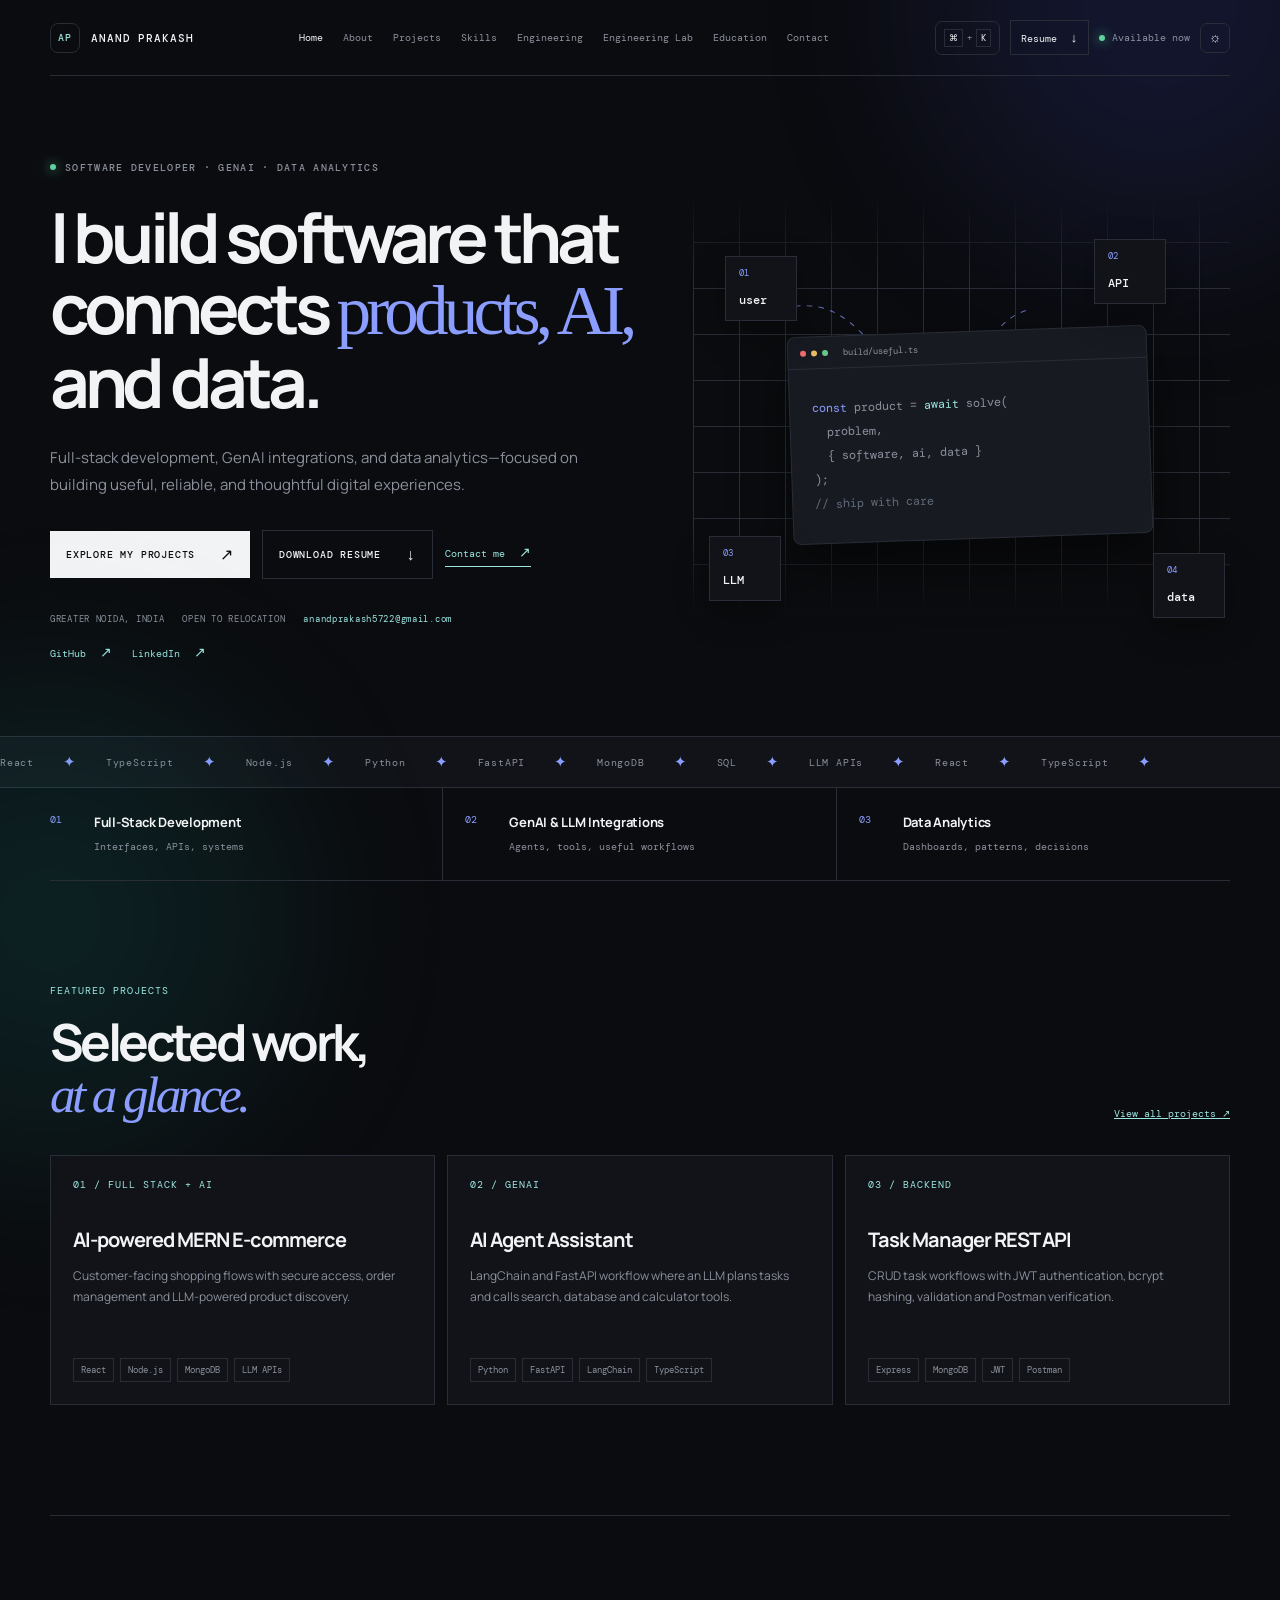
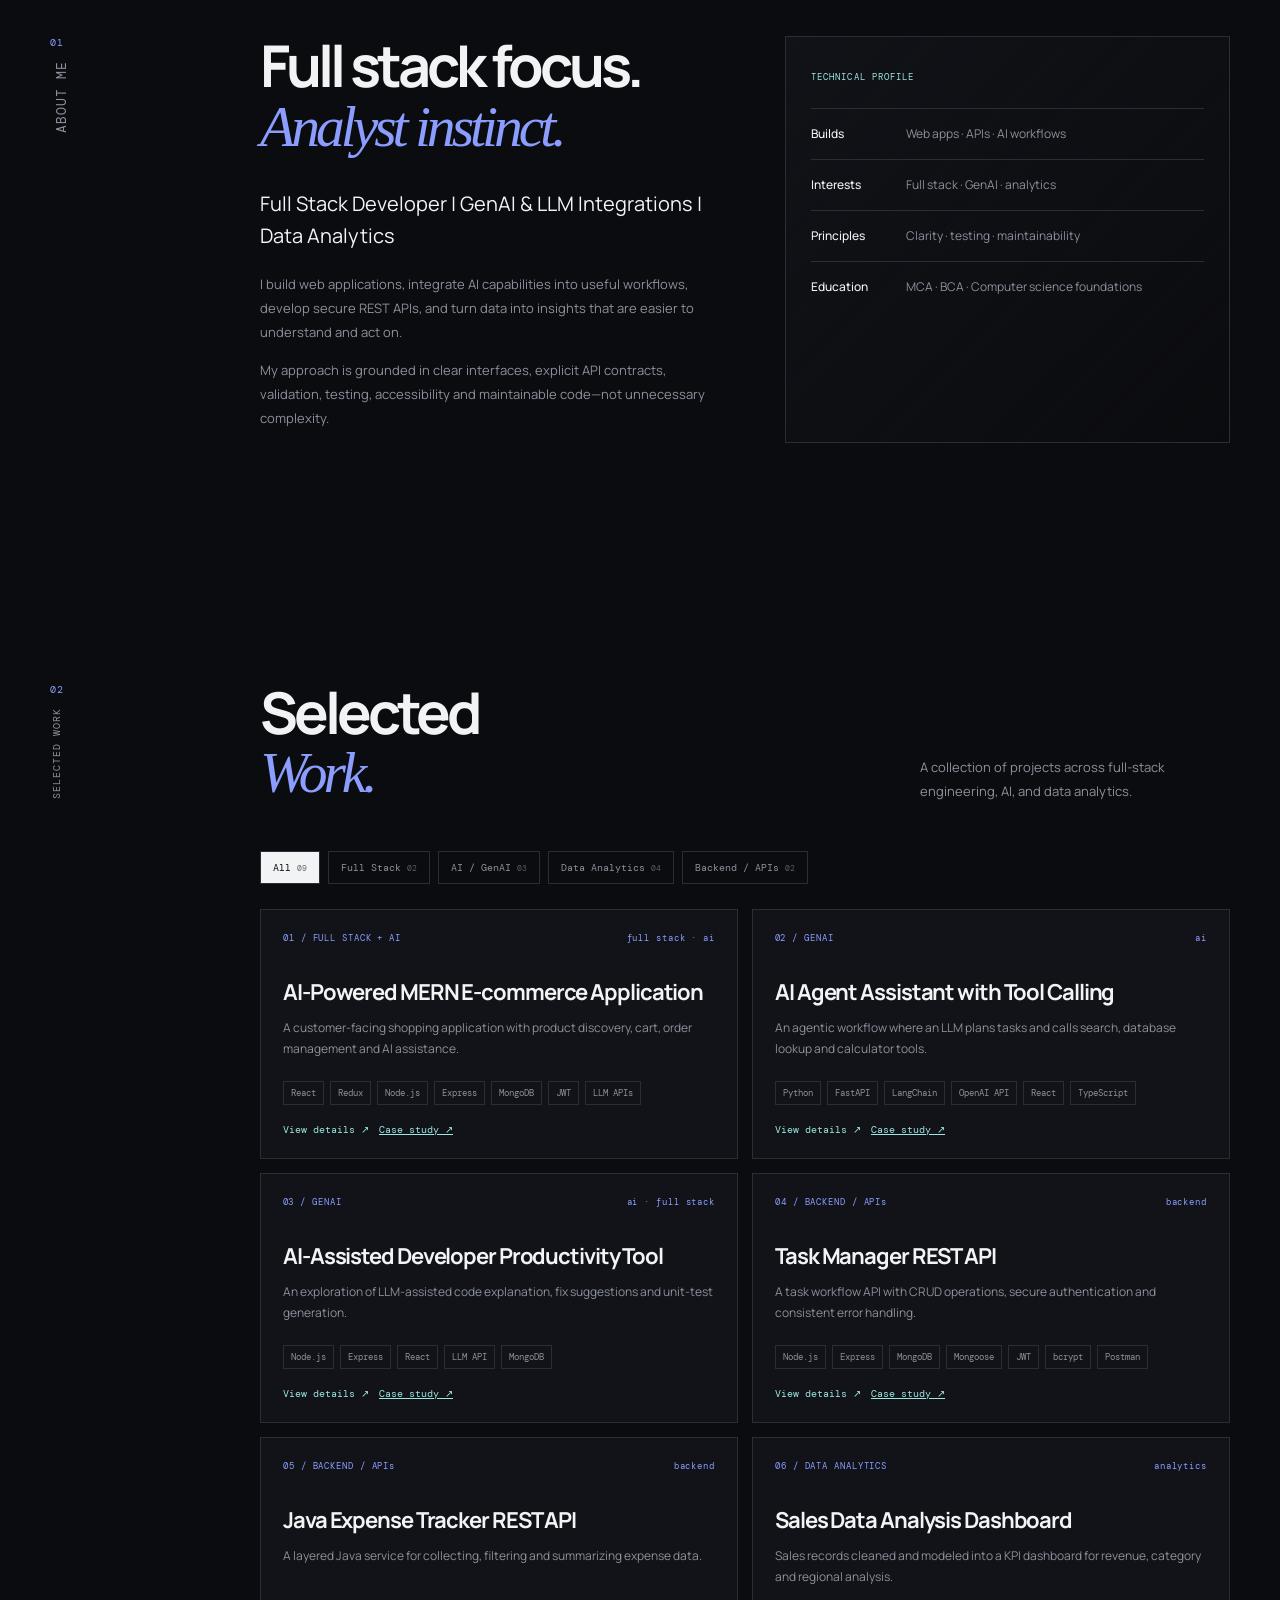
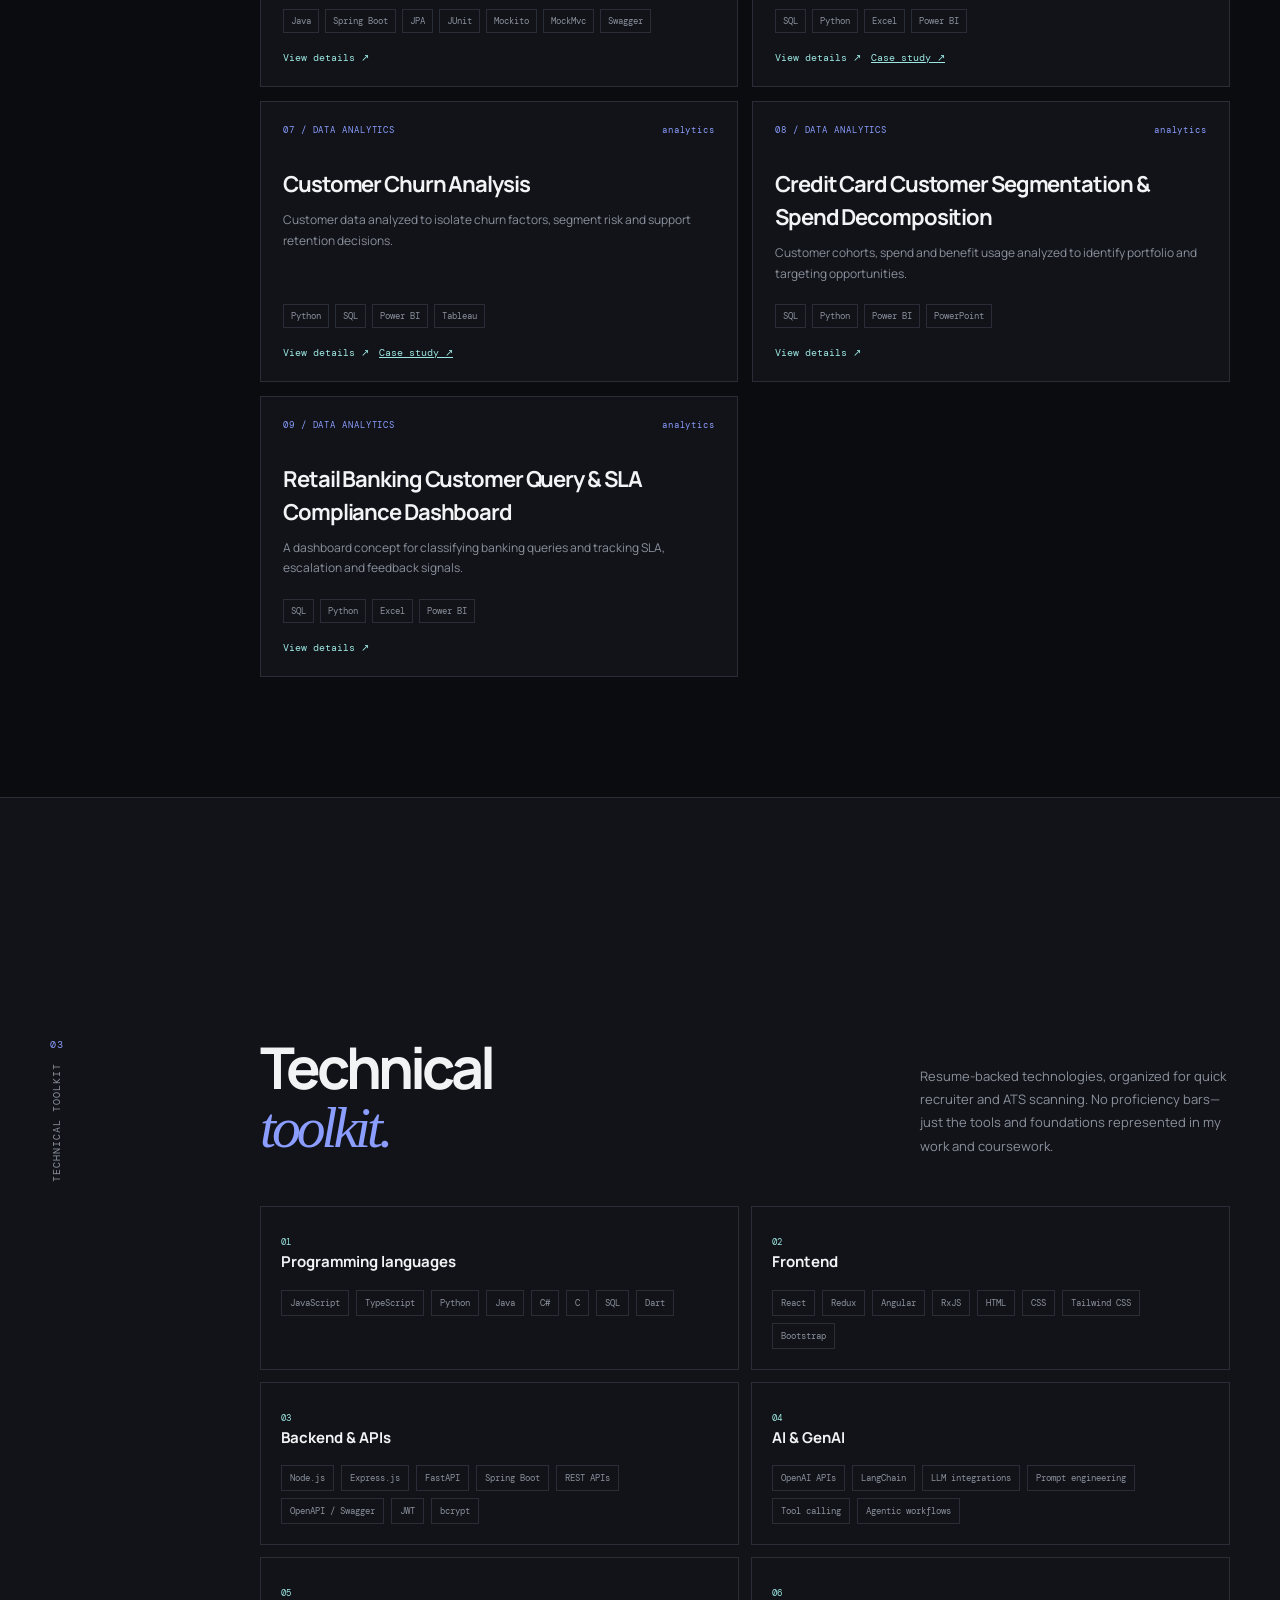
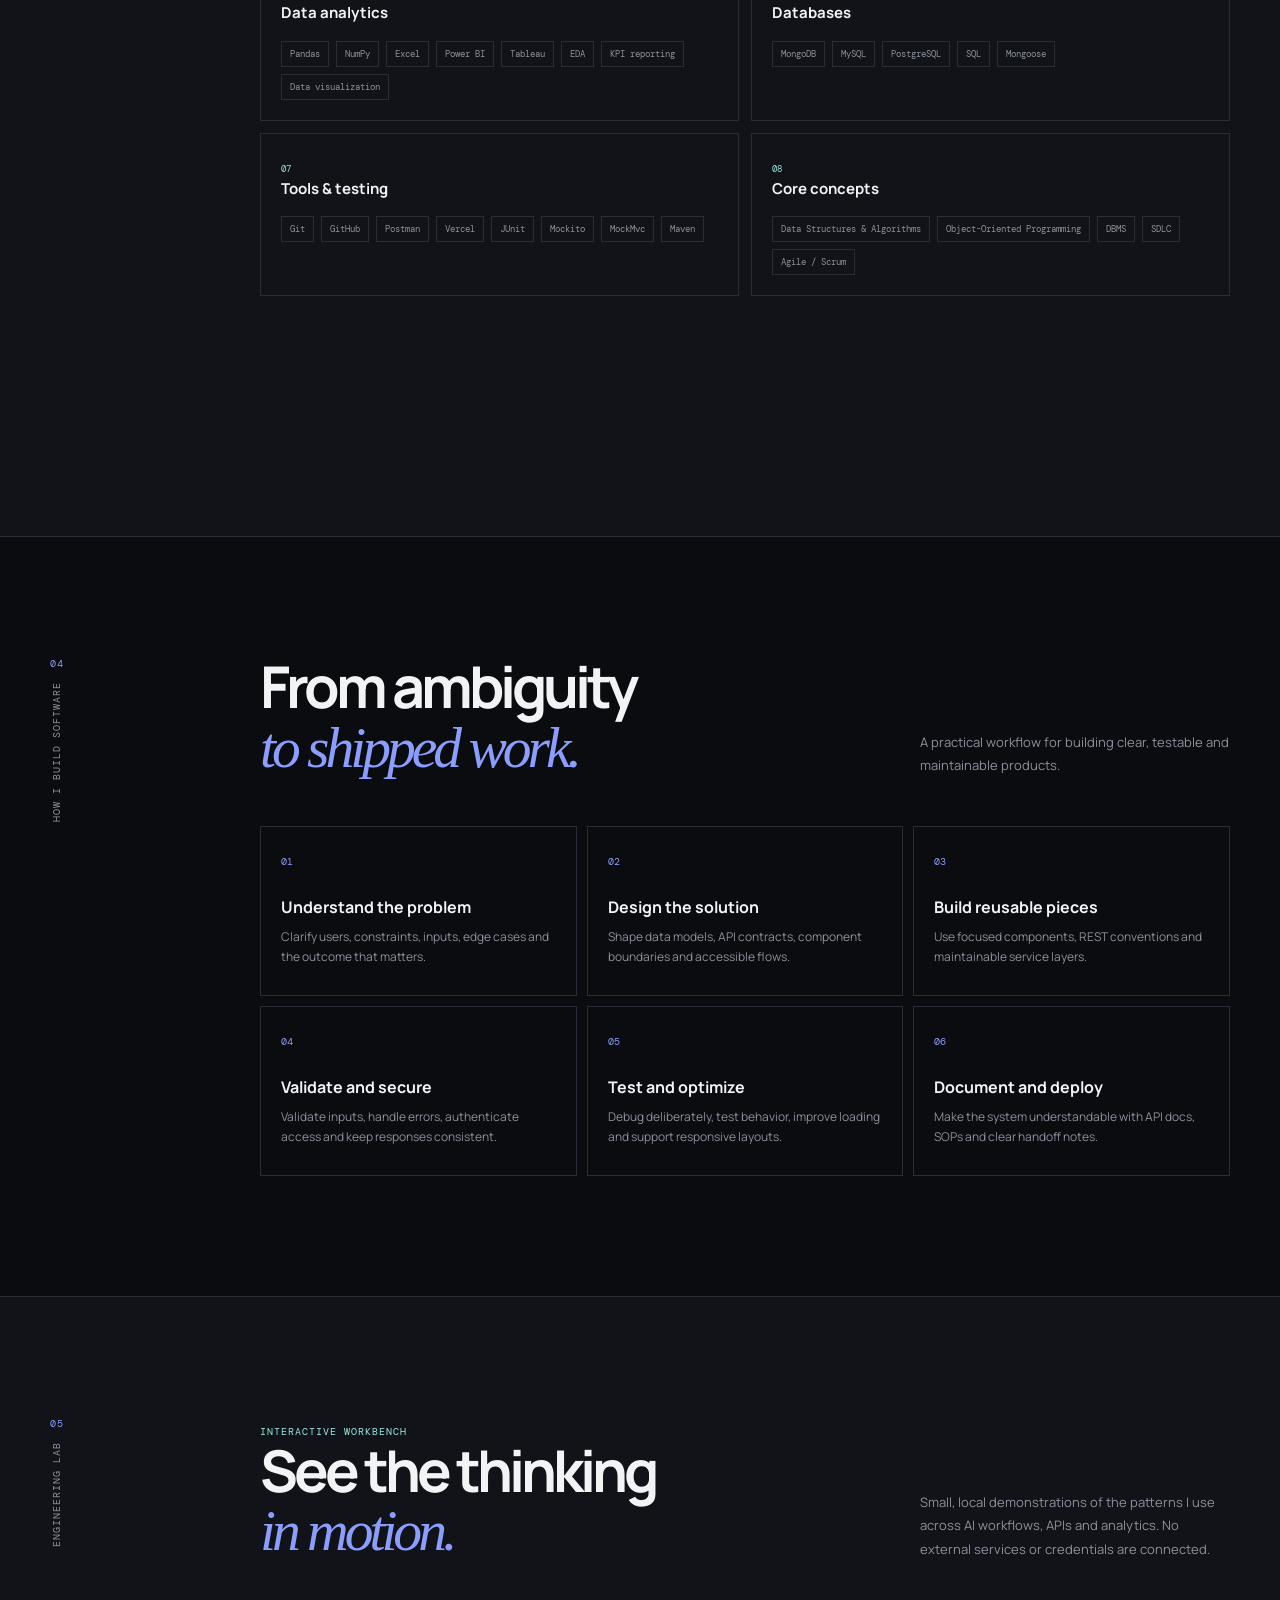
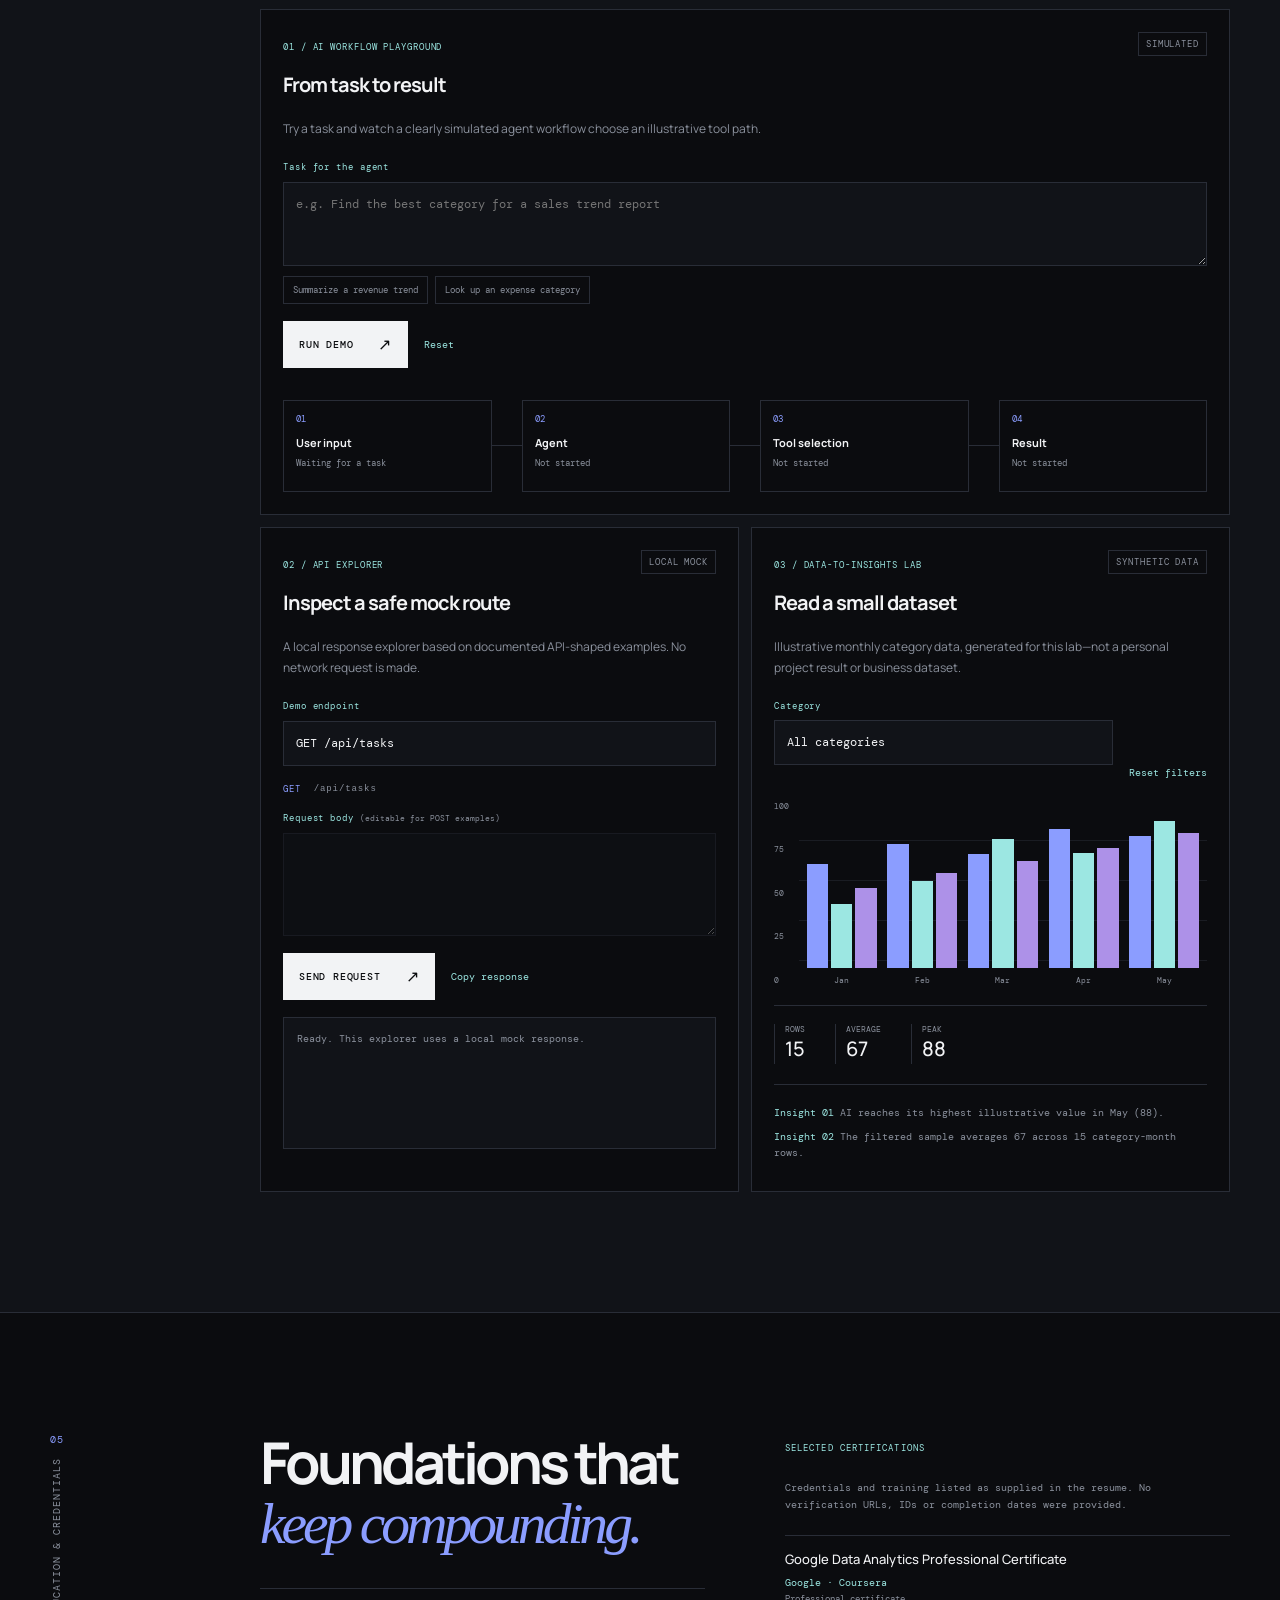
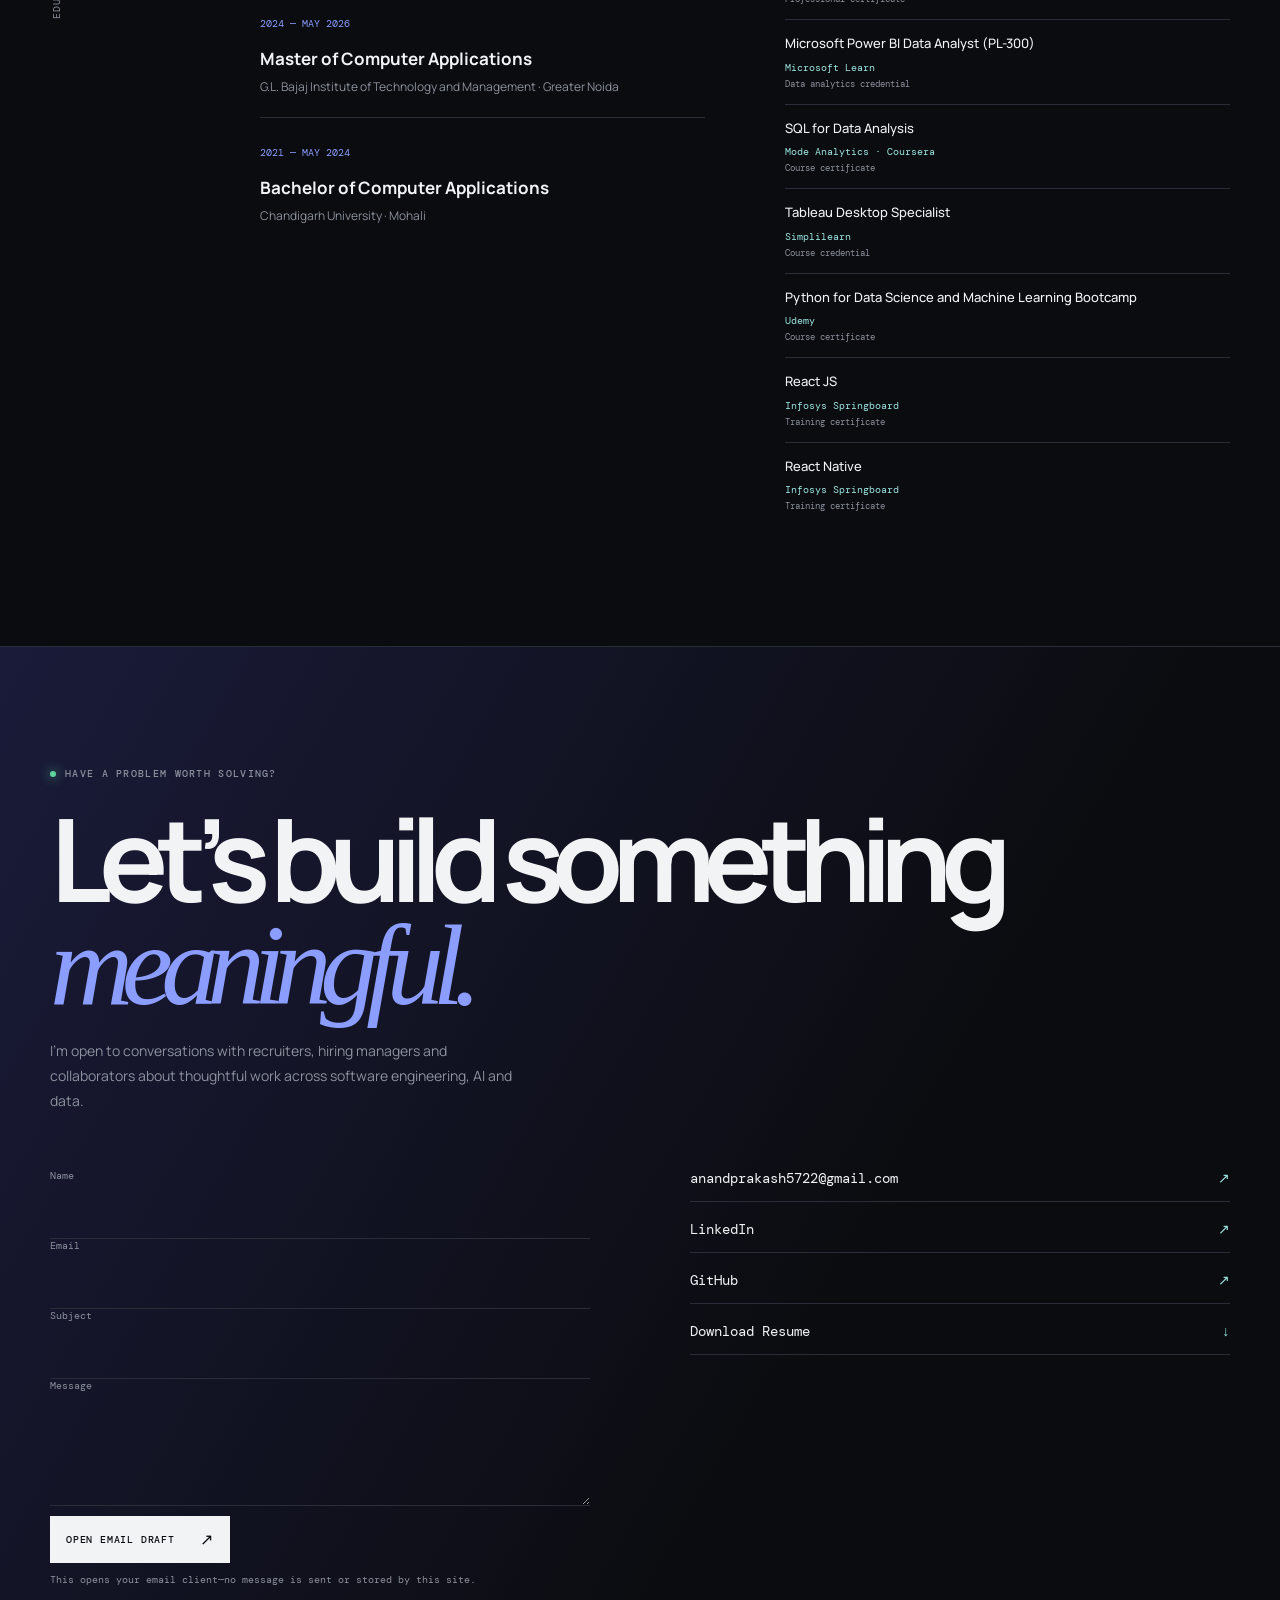
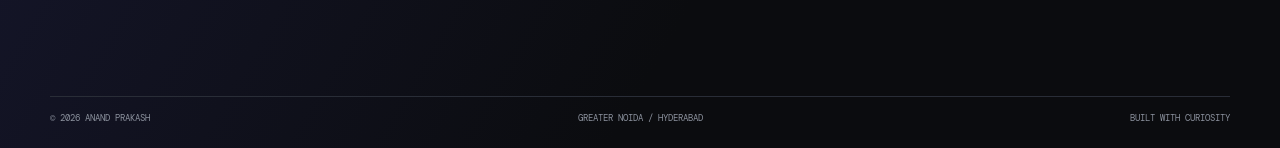
==== commit 6a999b3d: "Fix engineering workflow numbering Keep the workflow steps in sequential order so the deployed portf" ====
--- a/index.html
+++ b/index.html
@@ -276,7 +276,7 @@
               </p>
             </div>
             <div>
-              <span>06</span>
+              <span>05</span>
               <h3>Test and optimize</h3>
               <p>
                 Debug deliberately, test behavior, improve loading and support
